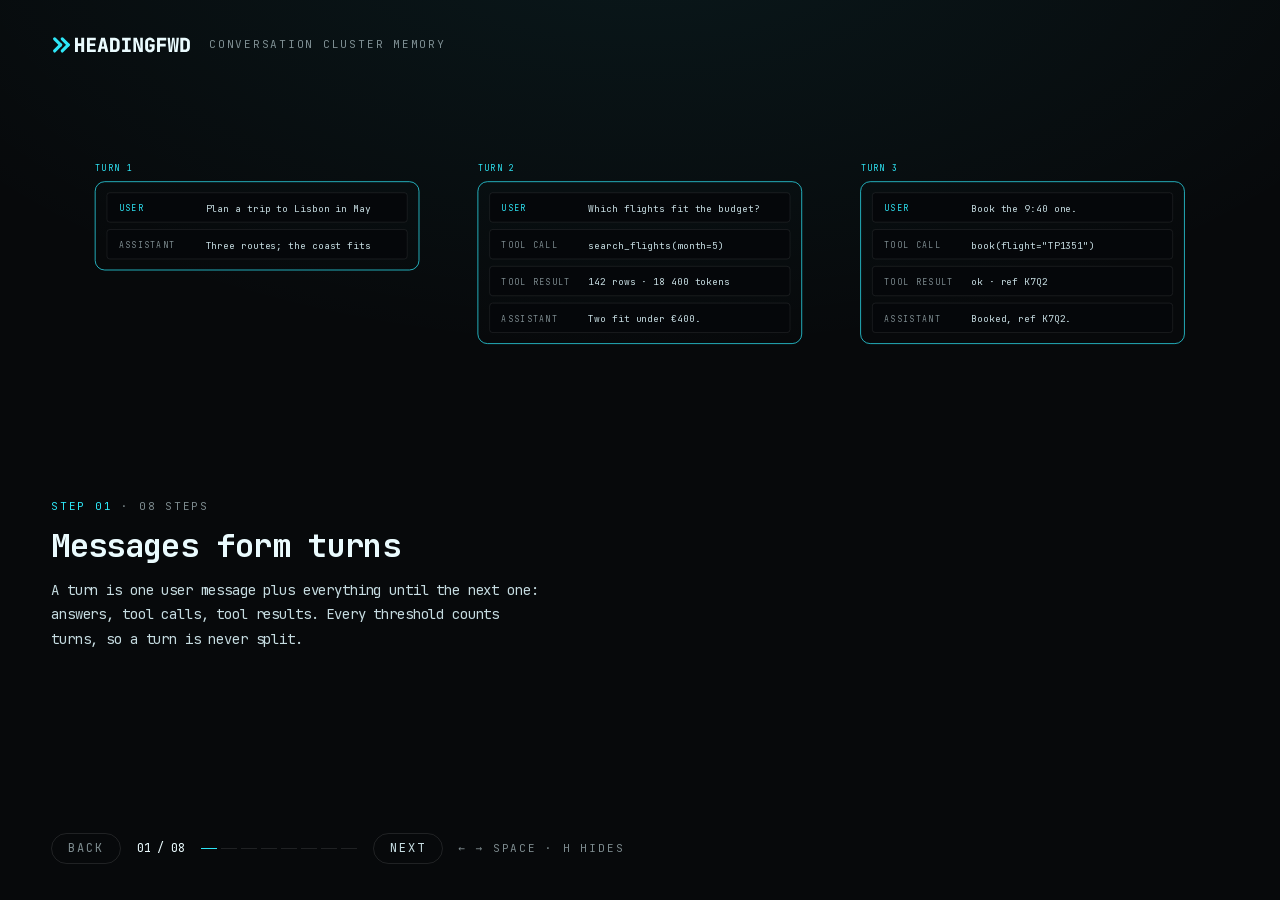
==== docs/motion-graph/index.html @ 9a6daa1d "feat: motion graph explainer page with headless browser test" ====
<!doctype html>
<html lang="en">
<head>
<meta charset="utf-8">
<meta name="viewport" content="width=device-width, initial-scale=1">
<title>Conversation cluster memory</title>
<link rel="stylesheet" href="design-system/tokens.css">
<link rel="stylesheet" href="design-system/bundle.css">
<style>
  /* Layout: the diagram fills the top half, text and controls the bottom-left quarter.
     The bottom-right quarter stays empty for the camera overlay. */
  html, body { height: 100%; overflow: hidden; }

  .surface { position: relative; height: 100%; }

  .brand {
    position: absolute;
    top: var(--hf-space-xl);
    left: 4vw;
    display: flex;
    align-items: center;
    gap: var(--hf-space-md);
  }
  .brand img { height: 22px; width: auto; display: block; }

  .stage { position: absolute; top: 11vh; left: 4vw; width: 92vw; height: 38vh; }

  .caption { position: absolute; top: 54vh; left: 4vw; width: 42vw; }
  .caption .hf-heading { font-size: var(--hf-display-md); margin: var(--hf-space-xs) 0 var(--hf-space-sm); }
  .caption .body { margin: 0; max-width: 62ch; }
  .accent { color: var(--hf-accent); }

  .metric { display: flex; align-items: baseline; gap: var(--hf-space-sm); margin: var(--hf-space-md) 0 0; }
  .metric .counter {
    font-size: var(--hf-display-lg);
    font-weight: var(--hf-weight-black);
    line-height: var(--hf-leading-display);
    letter-spacing: var(--hf-tracking-display);
    color: var(--hf-ed-ink-strong);
    font-variant-numeric: tabular-nums;
  }

  .params { display: flex; flex-wrap: wrap; gap: var(--hf-space-xs); margin: var(--hf-space-md) 0 0; padding: 0; list-style: none; }
  .params .hf-tag { text-transform: none; letter-spacing: var(--hf-tracking-body); font-size: var(--hf-text-sm); color: var(--hf-ed-ink); }

  .controls {
    position: absolute;
    left: 4vw;
    bottom: 4vh;
    display: flex;
    align-items: center;
    gap: var(--hf-space-md);
  }
  .controls[hidden] { display: none; }
  .btn {
    font: inherit;
    font-size: var(--hf-text-sm);
    letter-spacing: var(--hf-tracking-label);
    text-transform: uppercase;
    color: var(--hf-ed-ink);
    background: none;
    border: 1px solid var(--hf-rule);
    border-radius: var(--hf-radius-pill);
    padding: var(--hf-space-2xs) var(--hf-space-md);
    cursor: pointer;
  }
  .btn:hover:not(:disabled) { border-color: var(--hf-accent); color: var(--hf-accent); }
  .btn:focus-visible { outline: 1px solid var(--hf-accent); outline-offset: 2px; }
  .btn:disabled { color: var(--hf-ed-ink-dim); cursor: default; }
  .indicator { font-size: var(--hf-text-sm); color: var(--hf-ed-ink-strong); font-variant-numeric: tabular-nums; }
  .ticks { display: flex; gap: var(--hf-space-2xs); margin: 0; padding: 0; list-style: none; }
  .ticks li { width: var(--hf-space-md); height: 1px; background: var(--hf-rule); }
  .ticks li.on { background: var(--hf-accent); }

  /* SVG vocabulary */
  .stage text { font-family: var(--hf-font-mono); }
  .t { fill: var(--hf-ed-ink); font-size: var(--hf-text-lg); letter-spacing: var(--hf-tracking-body); }
  .t-strong { fill: var(--hf-ed-ink-strong); }
  .lbl { fill: var(--hf-ed-ink-dim); font-size: var(--hf-text-xs); letter-spacing: var(--hf-tracking-label); }
  .acc { fill: var(--hf-accent); }
  .card { fill: var(--hf-ed-surface-sunken); stroke: var(--hf-rule); }
  .card-acc { fill: var(--hf-ed-surface-sunken); stroke: var(--hf-accent); }
  .bar { fill: var(--hf-ed-ink-dim); }
  .bar-user, .dot, .fill-acc { fill: var(--hf-accent); }
  .hair { fill: none; stroke: var(--hf-rule); }
  .hair-strong { fill: none; stroke: var(--hf-ed-ink-dim); }
  .hair-acc { fill: none; stroke: var(--hf-accent); }
  .hair-danger { fill: none; stroke: var(--hf-danger); }
  .ring { fill: var(--hf-ed-surface); stroke: var(--hf-ed-ink-strong); stroke-width: 2; }

  /* Animations: every one runs once and holds its end state. No timers, no loops. */
  .anim {
    animation-duration: var(--dur, 600ms);
    animation-delay: var(--d, 0ms);
    animation-fill-mode: both;
    animation-iteration-count: 1;
    animation-timing-function: cubic-bezier(0.2, 0.7, 0.2, 1);
  }
  .a-fade { animation-name: fade; }
  .a-rise { animation-name: rise; }
  .a-move { animation-name: move; --dur: 1000ms; }
  .a-out { animation-name: out; }
  .a-dim { animation-name: dim; }
  .a-draw { animation-name: draw; stroke-dasharray: 1; --dur: 800ms; }
  .a-pop { animation-name: pop; transform-box: fill-box; transform-origin: center; }
  .a-grow { animation-name: grow; transform-box: fill-box; transform-origin: left center; }
  .a-collapse { animation-name: collapse; transform-box: fill-box; transform-origin: center; --dur: 900ms; }
  .a-count { animation-name: count; --dur: 1600ms; }

  @keyframes fade { from { opacity: 0; } }
  @keyframes rise { from { opacity: 0; transform: translateY(14px); } }
  @keyframes move { from { transform: translate(var(--dx, 0px), var(--dy, 0px)); } }
  @keyframes out { to { opacity: 0; } }
  @keyframes dim { to { opacity: 0.35; } }
  @keyframes draw { from { stroke-dashoffset: 1; } to { stroke-dashoffset: 0; } }
  @keyframes pop { from { opacity: 0; transform: scale(0.4); } }
  @keyframes grow { from { transform: scaleX(0); } }
  @keyframes collapse { to { opacity: 0; transform: translate(var(--dx, 0px), var(--dy, 0px)) scale(0.2); } }

  @property --n { syntax: "<integer>"; inherits: false; initial-value: 0; }
  @keyframes count { from { --n: var(--from); } to { --n: var(--to); } }
  .counter { --n: var(--to); counter-reset: n var(--n); }
  .counter::after { content: counter(n); }

  @media (prefers-reduced-motion: reduce) {
    .anim { animation-duration: 1ms !important; animation-delay: 0ms !important; }
  }
</style>
</head>
<body>
<main class="hf-editorial-surface surface">
  <header class="brand">
    <img src="design-system/headingfwd-logo-dark.svg" alt="HeadingFWD">
    <span class="hf-label">Conversation cluster memory</span>
  </header>

  <svg class="stage" viewBox="0 0 1600 400" preserveAspectRatio="xMidYMid meet" role="img" aria-labelledby="step-title"></svg>

  <section class="caption" aria-live="polite"></section>

  <nav class="controls" aria-label="Steps">
    <button class="btn" type="button" data-dir="-1">Back</button>
    <span class="indicator" data-testid="step-indicator"></span>
    <ol class="ticks" aria-hidden="true"></ol>
    <button class="btn" type="button" data-dir="1">Next</button>
    <span class="hf-label">← → space · H hides</span>
  </nav>
</main>

<script>
"use strict";

const NS = "http://www.w3.org/2000/svg";
const stage = document.querySelector(".stage");
const caption = document.querySelector(".caption");
const controls = document.querySelector(".controls");
const indicator = document.querySelector(".indicator");
const ticks = document.querySelector(".ticks");
const [backButton, nextButton] = controls.querySelectorAll(".btn");

/* ---------- small builders ---------- */

function node(parent, tag, attrs = {}, text) {
  const el = document.createElementNS(NS, tag);
  for (const [key, value] of Object.entries(attrs)) el.setAttribute(key, value);
  if (text !== undefined) el.textContent = text;
  parent.appendChild(el);
  return el;
}

function text(parent, x, y, str, cls = "t", attrs = {}) {
  return node(parent, "text", { x, y, class: cls, ...attrs }, str);
}

// Give an element a one-shot animation, with a delay in ms and optional custom properties.
function anim(el, name, delay = 0, vars = {}) {
  el.classList.add("anim", "a-" + name);
  el.style.setProperty("--d", delay + "ms");
  for (const [key, value] of Object.entries(vars)) el.style.setProperty("--" + key, value);
  return el;
}

const pad = (i) => String(i).padStart(2, "0");

// A turn drawn small: a card with one user bar and three answer bars, its number below.
const CHIP_W = 64;
const CHIP_H = 86;
const chipX = (i, x0 = 44) => x0 + i * 84;

function chip(parent, i, x, y) {
  const g = node(parent, "g");
  node(g, "rect", { x, y, width: CHIP_W, height: CHIP_H, rx: 8, class: "card" });
  node(g, "rect", { x: x + 12, y: y + 14, width: 40, height: 6, rx: 3, class: "bar-user" });
  node(g, "rect", { x: x + 12, y: y + 30, width: 34, height: 6, rx: 3, class: "bar" });
  node(g, "rect", { x: x + 12, y: y + 46, width: 40, height: 6, rx: 3, class: "bar" });
  node(g, "rect", { x: x + 12, y: y + 62, width: 22, height: 6, rx: 3, class: "bar" });
  text(g, x + CHIP_W / 2, y + CHIP_H + 22, "T" + pad(i + 1), "lbl", { "text-anchor": "middle" });
  return g;
}

function path(parent, d, cls, attrs = {}) {
  return node(parent, "path", { d, class: cls, pathLength: 1, ...attrs });
}

/* ---------- the eight scenes ---------- */

const ROW_Y = 170;
const DOT_Y = ROW_Y + CHIP_H / 2;

function sceneTurns(svg) {
  const turns = [
    [["USER", "Plan a trip to Lisbon in May"], ["ASSISTANT", "Three routes; the coast fits"]],
    [
      ["USER", "Which flights fit the budget?"],
      ["TOOL CALL", "search_flights(month=5)"],
      ["TOOL RESULT", "142 rows · 18 400 tokens"],
      ["ASSISTANT", "Two fit under €400."],
    ],
    [
      ["USER", "Book the 9:40 one."],
      ["TOOL CALL", 'book(flight="TP1351")'],
      ["TOOL RESULT", "ok · ref K7Q2"],
      ["ASSISTANT", "Booked, ref K7Q2."],
    ],
  ];
  let delay = 0;
  turns.forEach((messages, t) => {
    const x = 60 + t * 520;
    messages.forEach(([role, content], m) => {
      const y = 95 + m * 50;
      const g = anim(node(svg, "g"), "rise", delay);
      node(g, "rect", { x: x + 16, y, width: 408, height: 40, rx: 4, class: "card" });
      text(g, x + 32, y + 25, role, role === "USER" ? "lbl acc" : "lbl");
      text(g, x + 150, y + 26, content, "t", { style: "font-size: var(--hf-text-base)" });
      delay += 160;
    });
    const bracket = node(svg, "g");
    const h = 20 + messages.length * 50;
    anim(node(bracket, "rect", { x, y: 80, width: 440, height: h, rx: 13, class: "hair-acc", pathLength: 1 }), "draw", delay + 100);
    anim(text(bracket, x, 66, "TURN " + (t + 1), "lbl acc"), "fade", delay + 300);
  });
}

function windowRow(svg, animate) {
  for (let i = 0; i < 18; i++) {
    const outer = node(svg, "g");
    if (i < 8 && animate) anim(outer, "dim", 1300);
    const g = chip(outer, i, chipX(i), ROW_Y);
    if (animate) anim(g, "pop", i * 45);
  }
}

function windowBracket(svg, delay, animate) {
  const x1 = chipX(8) - 6;
  const x2 = chipX(17) + CHIP_W + 6;
  const g = node(svg, "g");
  const p = path(g, `M${x1} 150 V136 H${x2} V150`, "hair-acc");
  const l = text(g, x1, 120, "RECENT WINDOW · SENT VERBATIM", "lbl acc");
  const r = text(g, x2, 120, "keep_recent_turns = 10", "t t-strong", { "text-anchor": "end" });
  if (animate) {
    anim(p, "draw", delay);
    anim(l, "fade", delay + 300);
    anim(r, "fade", delay + 400);
  }
}

function sceneWindow(svg) {
  windowRow(svg, true);
  windowBracket(svg, 1000, true);
  const x2 = chipX(7) + CHIP_W + 6;
  anim(path(svg, `M38 150 V136 H${x2} V150`, "hair-strong"), "draw", 1500);
  anim(text(svg, 38, 120, "LEFT THE WINDOW · STILL IN THE ARCHIVE", "lbl"), "fade", 1800);
  const axis = anim(node(svg, "g"), "fade", 600);
  node(axis, "line", { x1: 40, y1: 320, x2: 1560, y2: 320, class: "hair" });
  text(axis, 40, 345, "OLDER", "lbl");
  text(axis, 1560, 345, "NEWER", "lbl", { "text-anchor": "end" });
}

function sceneVectors(svg) {
  for (let i = 0; i < 18; i++) {
    const g = chip(node(svg, "g"), i, chipX(i), ROW_Y);
    if (i < 8) {
      g.style.opacity = "0.35";
      anim(g, "out", 200 + i * 90);
      const dot = node(svg, "g");
      node(dot, "circle", { cx: chipX(i) + CHIP_W / 2, cy: DOT_Y, r: 8, class: "dot" });
      text(dot, chipX(i) + CHIP_W / 2, ROW_Y + CHIP_H + 22, "T" + pad(i + 1), "lbl", { "text-anchor": "middle" });
      anim(dot, "pop", 400 + i * 90);
    }
  }
  windowBracket(svg, 0, false);
  anim(text(svg, 44, 150, "T01 → [0.12, −0.48, 0.31, …] · ONE VECTOR PER TURN", "lbl acc"), "fade", 1300);
  const x2 = chipX(7) + CHIP_W + 6;
  anim(path(svg, `M38 300 V314 H${x2} V300`, "hair-acc"), "draw", 1700);
  anim(text(svg, 38, 342, "BATCH OF 8 · min_batch_turns = 8", "lbl acc"), "fade", 2000);
  anim(text(svg, chipX(17) + CHIP_W + 6, 342, "CHECK EVERY 5 TURNS · cluster_every_n_turns = 5", "lbl", { "text-anchor": "end" }), "fade", 2300);
}

const SCATTER = [
  [380, 150], [430, 195], [470, 140],
  [760, 250], [810, 205], [850, 265],
  [1150, 140], [1210, 185],
];
const GROUPS = [
  { name: "A", members: [0, 1, 2], cx: 427, cy: 162, r: 72 },
  { name: "B", members: [3, 4, 5], cx: 807, cy: 240, r: 74 },
  { name: "C", members: [6, 7], cx: 1180, cy: 162, r: 62 },
];

function sceneCluster(svg) {
  anim(text(svg, 800, 50, "similarity(i, j) = cos(vᵢ, vⱼ) + bonus / |i − j|", "t t-strong", { "text-anchor": "middle" }), "fade", 0);
  anim(text(svg, 800, 76, "AVERAGE LINKAGE · CUT AT 1 − similarity_threshold", "lbl", { "text-anchor": "middle" }), "fade", 200);

  const edges = [[0, 1], [1, 2], [0, 2], [3, 4], [4, 5], [6, 7]];
  edges.forEach(([i, j], k) => {
    const [x1, y1] = SCATTER[i];
    const [x2, y2] = SCATTER[j];
    anim(path(svg, `M${x1} ${y1} L${x2} ${y2}`, i === 4 ? "hair-acc" : "hair-strong"), "draw", 1300 + k * 80);
  });
  anim(text(svg, 900, 330, "T05–T06: cos 0.74 + bonus 0.10 = 0.84", "lbl acc", { "text-anchor": "middle" }), "fade", 1900);

  SCATTER.forEach(([x, y], i) => {
    const g = node(svg, "g");
    node(g, "circle", { cx: x, cy: y, r: 8, class: "dot" });
    text(g, x + 14, y + 4, "T" + pad(i + 1), "lbl");
    const startX = chipX(i) + CHIP_W / 2;
    anim(g, "move", i * 60, { dx: startX - x + "px", dy: DOT_Y - y + "px" });
  });

  GROUPS.forEach((group, k) => {
    anim(node(svg, "circle", { cx: group.cx, cy: group.cy, r: group.r, class: "hair-acc", pathLength: 1 }), "draw", 2000 + k * 200);
    anim(text(svg, group.cx, group.cy - group.r - 10, "CLUSTER " + group.name, "lbl acc", { "text-anchor": "middle" }), "fade", 2300 + k * 200);
  });
}

function clusterBlob(svg, cx, cy, r, dots, label, cls = "hair-strong") {
  const g = node(svg, "g");
  node(g, "circle", { cx, cy, r, class: cls });
  dots.forEach(([dx, dy]) => node(g, "circle", { cx: cx + dx, cy: cy + dy, r: 7, class: "dot" }));
  node(g, "circle", { cx, cy, r: 5, class: "ring" });
  if (label) text(g, cx, cy + r + 24, label, "lbl", { "text-anchor": "middle" });
  return g;
}

function sceneJoin(svg) {
  const C1 = [250, 200];
  const A = [980, 200];
  clusterBlob(svg, ...C1, 80, [[-45, -25], [-20, 40], [30, -45], [50, 20], [-50, 15]], "C1 · EARLIER ROUND");
  clusterBlob(svg, 560, 200, 66, [[-30, -20], [25, 25], [20, -30]], "C2 · EARLIER ROUND");

  // Batch cluster A: its hull stays and fades, its turns travel to C1.
  const aHull = node(svg, "g");
  node(aHull, "circle", { cx: A[0], cy: A[1], r: 55, class: "hair-acc" });
  text(aHull, A[0], A[1] + 55 + 24, "BATCH CLUSTER A", "lbl acc", { "text-anchor": "middle" });
  anim(aHull, "out", 2000);
  const aTurns = node(svg, "g");
  [[-25, -15], [20, 22], [28, -28]].forEach(([dx, dy]) => node(aTurns, "circle", { cx: C1[0] + dx, cy: C1[1] + dy, r: 7, class: "dot" }));
  anim(aTurns, "move", 2100, { dx: A[0] - C1[0] + "px", dy: "0px" });

  clusterBlob(svg, 1200, 200, 55, [[-22, 18], [18, -20], [25, 25]], "BATCH CLUSTER B", "hair-acc");
  clusterBlob(svg, 1420, 200, 48, [[-15, -15], [18, 15]], "BATCH CLUSTER C", "hair-acc");

  const comparisons = [
    { d: "M980 200 Q 615 10 250 200", x: 615, y: 96, label: "0.86 ≥ 0.8 → JOINS C1", cls: "lbl acc", line: "hair-acc" },
    { d: "M1200 200 Q 880 40 560 200", x: 880, y: 112, label: "0.41 TO C2", cls: "lbl", line: "hair-strong" },
    { d: "M1420 200 Q 835 -40 250 200", x: 1000, y: 62, label: "0.62 TO C1", cls: "lbl", line: "hair-strong" },
  ];
  comparisons.forEach((c, k) => {
    const g = anim(node(svg, "g"), "out", 2000);
    anim(path(g, c.d, c.line), "draw", 400 + k * 250);
    anim(text(g, c.x, c.y, c.label, c.cls, { "text-anchor": "middle" }), "fade", 900 + k * 250);
  });

  anim(text(svg, C1[0], 80, "C1 GREW: 5 → 8 TURNS", "lbl acc", { "text-anchor": "middle" }), "fade", 3000);
  anim(text(svg, 1200, 120, "NEW CLUSTER C3", "lbl acc", { "text-anchor": "middle" }), "fade", 2600);
  anim(text(svg, 1420, 130, "NEW CLUSTER C4", "lbl acc", { "text-anchor": "middle" }), "fade", 2800);
}

function sceneSummary(svg) {
  text(svg, 60, 60, "C1 · 8 TURNS", "lbl");
  text(svg, 1240, 60, "ARCHIVE · ORIGINALS KEPT", "lbl");
  const card = { x: 640, y: 90, w: 420, h: 220 };
  for (let i = 0; i < 8; i++) {
    const y = 80 + i * 30;
    const row = node(svg, "g");
    node(row, "rect", { x: 60, y, width: 300, height: 22, rx: 4, class: "card" });
    node(row, "rect", { x: 72, y: y + 8, width: 60, height: 6, rx: 3, class: "bar-user" });
    node(row, "rect", { x: 142, y: y + 8, width: 160, height: 6, rx: 3, class: "bar" });
    anim(row, "collapse", 400 + i * 70, {
      dx: card.x + card.w / 2 - 210 + "px",
      dy: card.y + card.h / 2 - (y + 11) + "px",
    });
    const copy = node(svg, "g", { opacity: 0.5 });
    node(copy, "rect", { x: 1240, y, width: 300, height: 22, rx: 4, class: "card" });
    node(copy, "rect", { x: 1252, y: y + 8, width: 60, height: 6, rx: 3, class: "bar-user" });
    node(copy, "rect", { x: 1322, y: y + 8, width: 160, height: 6, rx: 3, class: "bar" });
    anim(copy, "fade", 600 + i * 70);
  }
  anim(node(svg, "rect", { x: card.x, y: card.y, width: card.w, height: card.h, rx: 13, class: "card-acc" }), "pop", 1300);
  const lines = [
    ["SUMMARY · C1", "lbl acc"],
    ["Trip to Lisbon, 12–16 May.", "t t-strong"],
    ["Flights under €400; booked the", "t t-strong"],
    ["9:40 flight TP1351, ref K7Q2.", "t t-strong"],
    ["SUBJECT trip · PERIOD May", "lbl"],
    ["NAMES Lisbon, TP1351, K7Q2", "lbl"],
  ];
  lines.forEach(([str, cls], k) => anim(text(svg, card.x + 24, card.y + 40 + k * 30, str, cls), "rise", 1600 + k * 150));
}

function sceneNewWindow(svg) {
  anim(text(svg, 44, 60, "WHAT THE MODEL RECEIVES", "lbl"), "fade", 0);
  const memory = anim(node(svg, "g"), "rise", 100);
  node(memory, "rect", { x: 44, y: 100, width: 560, height: 200, rx: 13, class: "card-acc" });
  text(memory, 64, 128, "SYSTEM · CONVERSATION MEMORY", "lbl acc");
  const summaries = ["C1 · trip to Lisbon · 360 tok", "C2 · recipes · 310 tok", "C3 · monthly budget · 280 tok", "C4 · garden plan · 240 tok"];
  summaries.forEach((str, k) => {
    const g = anim(node(svg, "g"), "rise", 500 + k * 150);
    node(g, "rect", { x: 64, y: 145 + k * 36, width: 520, height: 28, rx: 4, class: "card" });
    text(g, 80, 164 + k * 36, str, "t", { style: "font-size: var(--hf-text-base)" });
  });
  anim(text(svg, 640, 128, "RECENT WINDOW · 10 TURNS VERBATIM", "lbl acc"), "fade", 1100);
  for (let i = 0; i < 10; i++) {
    anim(chip(node(svg, "g"), i + 8, chipX(i, 640), 150), "pop", 1200 + i * 50);
  }
}

function sceneRetrieval(svg) {
  const q = anim(node(svg, "g"), "rise", 0);
  node(q, "rect", { x: 40, y: 150, width: 300, height: 90, rx: 8, class: "card-acc" });
  text(q, 56, 176, "USER · NEW QUESTION", "lbl acc");
  text(q, 56, 202, "Do you remember the", "t t-strong");
  text(q, 56, 224, "booking reference?", "t t-strong");

  const lanes = [
    { y: 90, label: "VECTOR · COSINE ≥ 0.5", d: "M340 180 C 390 180 390 120 440 120" },
    { y: 230, label: "KEYWORD · BM25 (FTS5)", d: "M340 210 C 390 210 390 260 440 260" },
  ];
  lanes.forEach((lane, k) => {
    anim(path(svg, lane.d, "hair-acc"), "draw", 400 + k * 150);
    const g = anim(node(svg, "g"), "fade", 600 + k * 150);
    node(g, "rect", { x: 440, y: lane.y, width: 270, height: 60, rx: 8, class: "card" });
    text(g, 460, lane.y + 35, lane.label, "lbl");
    anim(path(svg, `M710 ${lane.y + 30} L780 ${lane.y + 30}`, "hair-strong"), "draw", 900 + k * 150);
  });

  const hits = [
    { name: "C1 · trip to Lisbon", status: "IN WINDOW · SKIPPED", cls: "lbl" },
    { name: "C0 · flights in March", status: "620 TOK · ADDED", cls: "lbl acc" },
    { name: "C2 · recipes", status: "540 TOK · ADDED", cls: "lbl acc" },
    { name: "C4 · garden plan", status: "480 TOK · OVER BUDGET", cls: "lbl" },
  ];
  hits.forEach((hit, k) => {
    const y = 70 + k * 56;
    const g = anim(node(svg, "g"), "rise", 1100 + k * 150);
    node(g, "rect", { x: 780, y, width: 420, height: 44, rx: 4, class: "card" });
    text(g, 796, y + 28, k + 1 + "  " + hit.name, "t", { style: "font-size: var(--hf-text-base)" });
    anim(text(svg, 1186, y + 28, hit.status, hit.cls, { "text-anchor": "end" }), "fade", 1900 + k * 300);
  });

  const track = { x: 1240, y: 140, w: 320 };
  const unit = track.w / 1500;
  anim(text(svg, track.x, 120, "retrieval_token_budget = 1500", "t t-strong"), "fade", 1700);
  anim(node(svg, "rect", { x: track.x, y: track.y, width: track.w, height: 16, class: "hair" }), "fade", 1700);
  anim(node(svg, "rect", { x: track.x, y: track.y, width: 620 * unit, height: 16, class: "fill-acc" }), "grow", 2200);
  anim(node(svg, "rect", { x: track.x + 620 * unit + 2, y: track.y, width: 540 * unit - 2, height: 16, class: "fill-acc" }), "grow", 2500);
  anim(node(svg, "rect", { x: track.x + 1160 * unit + 2, y: track.y, width: 480 * unit, height: 16, class: "hair-danger" }), "fade", 2800);
  anim(text(svg, track.x, 186, "1160 + 480 > 1500 · STOP", "lbl"), "fade", 2900);

  const win = anim(node(svg, "g"), "rise", 3200);
  node(win, "rect", { x: 40, y: 320, width: 480, height: 44, rx: 4, class: "card" });
  text(win, 56, 347, "MEMORY MESSAGE", "lbl");
  node(win, "rect", { x: 530, y: 320, width: 280, height: 44, rx: 4, class: "card-acc" });
  text(win, 546, 347, "HITS · C0, C2", "lbl acc");
  node(win, "rect", { x: 820, y: 320, width: 740, height: 44, rx: 4, class: "card" });
  text(win, 836, 347, "RECENT WINDOW · 10 TURNS", "lbl");
}

/* ---------- steps ---------- */

const STEPS = [
  {
    title: "Messages form turns",
    body: "A turn is one user message plus everything until the next one: answers, tool calls, tool results. Every threshold counts turns, so a turn is never split.",
    params: [],
    scene: sceneTurns,
  },
  {
    title: "The recent window",
    body: "The last ten turns go to the model word for word. Older turns leave the window, but nothing ever leaves the archive.",
    params: ["keep_recent_turns = 10"],
    scene: sceneWindow,
  },
  {
    title: "Turns leaving the window become vectors",
    body: "A turn is embedded once, when it leaves the window: the user message, the answer and a short header per tool result. Eight waiting turns make a batch.",
    params: ["min_batch_turns = 8", "cluster_every_n_turns = 5"],
    scene: sceneVectors,
  },
  {
    title: "The batch is clustered",
    body: "Similar turns end up together. Neighbours in time get a bonus, so a short question stays with its long answer. Same input, same clusters.",
    params: ["similarity_threshold = 0.8"],
    scene: sceneCluster,
  },
  {
    title: "A batch cluster joins an existing one",
    body: "Each batch cluster compares its centroid with the clusters already there. At 0.8 or above it joins the most similar one, ties going to the oldest; otherwise it becomes a new cluster.",
    params: ["similarity_threshold = 0.8"],
    scene: sceneJoin,
  },
  {
    title: "The cluster is summarized",
    body: "A chat model writes one summary per new or grown cluster. Names, numbers, dates and decisions stay literal. In the window the summary replaces the turns; the archive keeps the originals.",
    params: ['resummarize_strategy = "incremental"'],
    metric: { from: 4820, to: 360, label: "tokens for C1 in the window", delay: 1300 },
    scene: sceneSummary,
  },
  {
    title: "The window: memory plus recent turns",
    body: "The model now receives one memory message with the summaries in time order, followed by the ten most recent turns, word for word.",
    params: ["keep_recent_turns = 10"],
    scene: sceneNewWindow,
  },
  {
    title: "A question triggers hybrid retrieval",
    body: "The latest user message is searched by vector and by keyword. Hits already in the window are skipped; the rest are added until the token budget is used.",
    params: ["retrieval_token_budget = 1500", "retrieval_k = 3", "retrieval_min_similarity = 0.5"],
    metric: { from: 0, to: 1160, label: "tokens added, budget 1500", delay: 2200 },
    scene: sceneRetrieval,
  },
];

let current = 0;

function el(tag, cls, str) {
  const e = document.createElement(tag);
  if (cls) e.className = cls;
  if (str !== undefined) e.textContent = str;
  return e;
}

function renderCaption(step, index) {
  caption.replaceChildren();
  const kicker = anim(el("p", "hf-label"), "rise", 0);
  kicker.append(el("span", "accent", "Step " + pad(index + 1)), " · " + pad(STEPS.length) + " steps");
  const title = anim(el("h1", "hf-heading", step.title), "rise", 80);
  title.id = "step-title";
  const body = anim(el("p", "body", step.body), "rise", 160);
  caption.append(kicker, title, body);
  if (step.metric) {
    const metric = anim(el("p", "metric"), "rise", 240);
    const counter = anim(el("span", "counter"), "count", step.metric.delay, {
      from: step.metric.from,
      to: step.metric.to,
    });
    metric.append(counter, el("span", "hf-label", step.metric.label));
    caption.append(metric);
  }
  if (step.params.length) {
    const list = anim(el("ul", "params"), "rise", 320);
    for (const p of step.params) list.append(el("li", "hf-tag", p));
    caption.append(list);
  }
}

function show(index) {
  current = Math.max(0, Math.min(STEPS.length - 1, index));
  const step = STEPS[current];
  stage.replaceChildren();
  step.scene(stage);
  renderCaption(step, current);
  indicator.textContent = pad(current + 1) + " / " + pad(STEPS.length);
  [...ticks.children].forEach((li, i) => li.classList.toggle("on", i === current));
  backButton.disabled = current === 0;
  nextButton.disabled = current === STEPS.length - 1;
}

for (let i = 0; i < STEPS.length; i++) ticks.append(el("li"));

controls.addEventListener("click", (event) => {
  const button = event.target.closest(".btn");
  if (button) show(current + Number(button.dataset.dir));
});

const KEYS = {
  ArrowRight: 1, ArrowDown: 1, PageDown: 1, " ": 1,
  ArrowLeft: -1, ArrowUp: -1, PageUp: -1,
};

document.addEventListener("keydown", (event) => {
  if (event.altKey || event.ctrlKey || event.metaKey) return;
  if (event.key === "h" || event.key === "H") {
    controls.hidden = !controls.hidden;
    return;
  }
  const dir = KEYS[event.key];
  if (dir === undefined) return;
  // Also stops Space and arrows from activating a focused button a second time.
  event.preventDefault();
  if (!event.repeat) show(current + dir);
});

show(0);
</script>
</body>
</html>
---- docs/motion-graph/design-system/tokens.css ----
/* Generated from tokens.json. Do not edit by hand. */

@font-face {
  font-family: "JetBrains Mono";
  src: url("jetbrains-mono-latin.woff2") format("woff2");
  font-weight: 100 800;
  font-style: normal;
  font-display: block;
}

:root {
  --hf-accent: #2ee6f6;
  --hf-on-accent: #04181c;
  --hf-prompt: #5be6a0;
  --hf-danger: #ff6e6e;
  --hf-rule: rgba(255, 255, 255, 0.1);
  --hf-rule-faint: rgba(255, 255, 255, 0.06);
  --hf-term-backdrop: #0bd3e6;
  --hf-term-window: #0a0e11;
  --hf-term-bar: #0d1115;
  --hf-term-titlebar-top: #15191d;
  --hf-term-titlebar-bottom: #0f1316;
  --hf-term-ink: #d6e6ea;
  --hf-term-ink-soft: #cfe2e7;
  --hf-term-ink-dim: #7a8488;
  --hf-term-close: #ff5f57;
  --hf-term-minimize: #febc2e;
  --hf-term-zoom: #28c840;
  --hf-ed-surface: #07090b;
  --hf-ed-surface-sunken: #05070a;
  --hf-ed-ink: #c6dce1;
  --hf-ed-ink-strong: #eafbfe;
  --hf-ed-ink-dim: rgba(198, 220, 225, 0.62);
  --hf-space-2xs: 4px;
  --hf-space-xs: 8px;
  --hf-space-sm: 12px;
  --hf-space-md: 16px;
  --hf-space-lg: 22px;
  --hf-space-xl: 34px;
  --hf-space-2xl: 56px;
  --hf-radius-xs: 3px;
  --hf-radius-sm: 4px;
  --hf-radius-md: 8px;
  --hf-radius-lg: 10px;
  --hf-radius-xl: 13px;
  --hf-radius-pill: 999px;
  --hf-shadow-window: 0 1px 0 rgba(255, 255, 255, 0.07) inset, 0 40px 90px -20px rgba(0, 0, 0, 0.6), 0 0 0 1px rgba(0, 0, 0, 0.25);
  --hf-text-2xs: 10px;
  --hf-text-xs: 11px;
  --hf-text-sm: 12px;
  --hf-text-base: 13px;
  --hf-text-md: 14px;
  --hf-text-lg: 15px;
  --hf-text-xl: 18px;
  --hf-display-sm: clamp(17px, 2cqw, 24px);
  --hf-display-md: clamp(22px, 2.6cqw, 32px);
  --hf-display-lg: clamp(30px, 5.4cqw, 58px);
  --hf-display-xl: clamp(72px, 22cqw, 148px);
  --hf-weight-regular: 400;
  --hf-weight-medium: 500;
  --hf-weight-bold: 700;
  --hf-weight-black: 800;
  --hf-leading-display: 0.92;
  --hf-leading-tight: 1.2;
  --hf-leading-body: 1.75;
  --hf-tracking-display: -0.06em;
  --hf-tracking-heading: -0.02em;
  --hf-tracking-body: -0.01em;
  --hf-tracking-label: 0.16em;
  --hf-tracking-label-wide: 0.22em;
  --hf-pad-page: clamp(12px, 3.5cqw, 52px);
  --hf-pad-block: clamp(28px, 5vw, 72px);
  --hf-pad-inline: clamp(16px, 4vw, 56px);
  --hf-width-window: 980px;
  --hf-width-shell: 1180px;
}
---- docs/motion-graph/design-system/bundle.css ----
/*
 * HeadingFWD Terminal — component stylesheet.
 *
 * The base and the .hf- helper layer, as they were in styles.css. Every value
 * the tokens declare now comes from tokens.css (generated from tokens.json).
 * What the token file cannot declare stays here, as the source wrote it.
 */

:root {
  --hf-font-mono: "JetBrains Mono", ui-monospace, "Menlo", "Consolas", monospace;
  --hf-border-window: 1px solid rgba(255, 255, 255, 0.09);
  --hf-backdrop-terminal:
    radial-gradient(120% 130% at 50% 0%, rgba(255, 255, 255, 0.18), transparent 42%),
    radial-gradient(140% 120% at 50% 120%, rgba(0, 0, 0, 0.32), transparent 55%);
  --hf-backdrop-editorial:
    radial-gradient(120% 90% at 50% -10%, rgba(46, 230, 246, 0.07), rgba(0, 0, 0, 0) 55%);
  --hf-grid-lines:
    linear-gradient(rgba(255, 255, 255, 0.06) 1px, transparent 1px),
    linear-gradient(90deg, rgba(255, 255, 255, 0.06) 1px, transparent 1px);
  --hf-grid-size-terminal: 38px 38px;
  --hf-grid-size-editorial: 42px 42px;
}

/* ─────────────────────────────────────────────────────────────────────────
 * Base
 * ───────────────────────────────────────────────────────────────────────── */

*,
*::before,
*::after {
  box-sizing: border-box;
}

html {
  color-scheme: dark;
  background: var(--hf-ed-surface);
}

body {
  margin: 0;
  font-family: var(--hf-font-mono);
  font-size: var(--hf-text-md);
  line-height: var(--hf-leading-body);
  letter-spacing: var(--hf-tracking-body);
  -webkit-font-smoothing: antialiased;
  background: var(--hf-ed-surface);
  color: var(--hf-ed-ink);
}

::selection {
  background: var(--hf-accent);
  color: var(--hf-on-accent);
}

/* ─────────────────────────────────────────────────────────────────────────
 * Helper layer — bundle-only, prefixed .hf-
 *
 * Two surfaces, and the chrome that belongs to each. Put a design on one of
 * the two surfaces first; everything else assumes it.
 * ───────────────────────────────────────────────────────────────────────── */

/* The cyan page the terminal sits on. */
.hf-terminal-surface {
  container-type: inline-size;
  min-height: 100%;
  padding: var(--hf-pad-page);
  background-color: var(--hf-term-backdrop);
  background-image: var(--hf-backdrop-terminal);
  color: var(--hf-term-ink);
}

/* The near-black page an article sits on. */
.hf-editorial-surface {
  container-type: inline-size;
  min-height: 100%;
  background:
    var(--hf-backdrop-editorial),
    var(--hf-ed-surface);
  color: var(--hf-ed-ink);
}

/* The faint dot grid drawn behind either surface. Give it a parent with
   `position: relative; isolation: isolate`. */
.hf-grid {
  position: absolute;
  inset: 0;
  z-index: -1;
  pointer-events: none;
  background-image: var(--hf-grid-lines);
  background-size: var(--hf-grid-size-editorial);
  mask-image: radial-gradient(ellipse 90% 720px at 50% 0, #000 20%, transparent 70%);
}

.hf-terminal-surface .hf-grid {
  background-size: var(--hf-grid-size-terminal);
  mask-image: radial-gradient(circle at 50% 45%, #000 30%, transparent 78%);
}

/* The terminal window: a dark panel that floats on the cyan. */
.hf-window {
  width: min(var(--hf-width-window), 100%);
  margin: 0 auto;
  display: flex;
  flex-direction: column;
  overflow: hidden;
  background: var(--hf-term-window);
  border: var(--hf-border-window);
  border-radius: var(--hf-radius-xl);
  box-shadow: var(--hf-shadow-window);
}

.hf-window-titlebar {
  display: flex;
  align-items: center;
  gap: 14px;
  padding: 13px var(--hf-space-md);
  background: linear-gradient(
    var(--hf-term-titlebar-top),
    var(--hf-term-titlebar-bottom)
  );
  border-bottom: 1px solid var(--hf-rule-faint);
  font-size: 12.5px;
  color: rgba(220, 235, 240, 0.55);
}

.hf-window-body {
  flex: 1;
  min-height: 0;
  overflow-y: auto;
  padding: 26px clamp(18px, 3cqw, 34px) var(--hf-space-lg);
  color: var(--hf-term-ink);
}

.hf-window-statusbar {
  display: flex;
  align-items: center;
  gap: 18px;
  padding: 7px var(--hf-space-md);
  background: var(--hf-term-bar);
  border-top: 1px solid var(--hf-rule-faint);
  font-size: var(--hf-text-xs);
  color: var(--hf-term-ink-dim);
}

/* The three macOS dots. Give each one a --hf-dot color. */
.hf-dots {
  display: flex;
  gap: var(--hf-space-xs);
}

.hf-dot {
  width: 12px;
  height: 12px;
  border-radius: 50%;
  background: var(--hf-dot, var(--hf-term-ink-dim));
}

/* The reading column of an article. */
.hf-shell {
  max-width: var(--hf-width-shell);
  margin: 0 auto;
  padding-block: var(--hf-pad-block);
  padding-inline: var(--hf-pad-inline);
}

/* Small, uppercase, widely tracked: a meta bar, a kicker, a section label. */
.hf-label {
  font-size: var(--hf-text-xs);
  letter-spacing: var(--hf-tracking-label);
  text-transform: uppercase;
  color: var(--hf-ed-ink-dim);
}

/* A heading. Bigger means tighter — pair with --hf-display-*. */
.hf-heading {
  margin: 0;
  font-weight: var(--hf-weight-bold);
  line-height: var(--hf-leading-tight);
  letter-spacing: var(--hf-tracking-heading);
  color: var(--hf-ed-ink-strong);
}

/* The one filled element in the system: an accent badge. */
.hf-badge {
  display: inline-block;
  padding: 6px 10px;
  border-radius: var(--hf-radius-md);
  background: var(--hf-accent);
  color: var(--hf-on-accent);
  font-size: var(--hf-text-base);
  font-weight: var(--hf-weight-bold);
}

/* An outlined tag — the quiet counterpart to the badge. */
.hf-tag {
  display: inline-block;
  padding: 3px var(--hf-space-xs);
  border: 1px solid var(--hf-rule);
  border-radius: var(--hf-radius-pill);
  font-size: var(--hf-text-2xs);
  letter-spacing: var(--hf-tracking-label);
  text-transform: uppercase;
  color: var(--hf-ed-ink-dim);
}

.hf-rule {
  border: 0;
  border-top: 1px solid var(--hf-rule);
}

/* A shell prompt line. */
.hf-prompt::before {
  content: "❯ ";
  color: var(--hf-prompt);
}

.hf-link {
  color: var(--hf-accent);
  text-decoration: none;
  border-bottom: 1px solid transparent;
}

.hf-link:hover {
  border-bottom-color: currentColor;
}
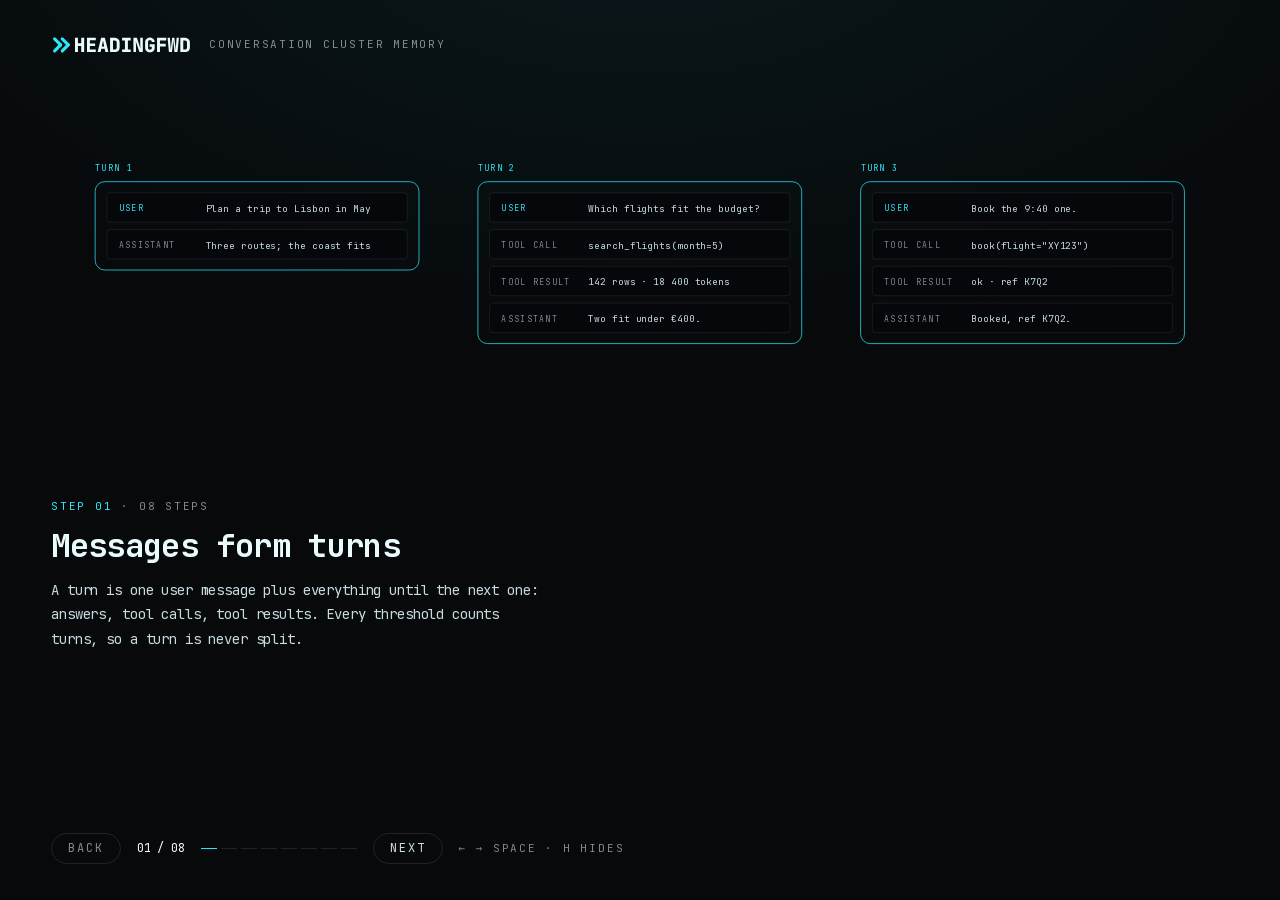
==== commit 3de0bd42: "fix: retrieval step only adds hits not already in the window; fictional flight code" ====
--- a/docs/motion-graph/index.html
+++ b/docs/motion-graph/index.html
@@ -218,7 +218,7 @@
     ],
     [
       ["USER", "Book the 9:40 one."],
-      ["TOOL CALL", 'book(flight="TP1351")'],
+      ["TOOL CALL", 'book(flight="XY123")'],
       ["TOOL RESULT", "ok · ref K7Q2"],
       ["ASSISTANT", "Booked, ref K7Q2."],
     ],
@@ -241,12 +241,11 @@
   });
 }
 
-function windowRow(svg, animate) {
+function windowRow(svg) {
   for (let i = 0; i < 18; i++) {
     const outer = node(svg, "g");
-    if (i < 8 && animate) anim(outer, "dim", 1300);
-    const g = chip(outer, i, chipX(i), ROW_Y);
-    if (animate) anim(g, "pop", i * 45);
+    if (i < 8) anim(outer, "dim", 1300);
+    anim(chip(outer, i, chipX(i), ROW_Y), "pop", i * 45);
   }
 }
 
@@ -265,7 +264,7 @@
 }
 
 function sceneWindow(svg) {
-  windowRow(svg, true);
+  windowRow(svg);
   windowBracket(svg, 1000, true);
   const x2 = chipX(7) + CHIP_W + 6;
   anim(path(svg, `M38 150 V136 H${x2} V150`, "hair-strong"), "draw", 1500);
@@ -401,9 +400,9 @@
     ["SUMMARY · C1", "lbl acc"],
     ["Trip to Lisbon, 12–16 May.", "t t-strong"],
     ["Flights under €400; booked the", "t t-strong"],
-    ["9:40 flight TP1351, ref K7Q2.", "t t-strong"],
+    ["9:40 flight XY123, ref K7Q2.", "t t-strong"],
     ["SUBJECT trip · PERIOD May", "lbl"],
-    ["NAMES Lisbon, TP1351, K7Q2", "lbl"],
+    ["NAMES Lisbon, XY123, K7Q2", "lbl"],
   ];
   lines.forEach(([str, cls], k) => anim(text(svg, card.x + 24, card.y + 40 + k * 30, str, cls), "rise", 1600 + k * 150));
 }
@@ -411,9 +410,9 @@
 function sceneNewWindow(svg) {
   anim(text(svg, 44, 60, "WHAT THE MODEL RECEIVES", "lbl"), "fade", 0);
   const memory = anim(node(svg, "g"), "rise", 100);
-  node(memory, "rect", { x: 44, y: 100, width: 560, height: 200, rx: 13, class: "card-acc" });
+  node(memory, "rect", { x: 44, y: 100, width: 560, height: 236, rx: 13, class: "card-acc" });
   text(memory, 64, 128, "SYSTEM · CONVERSATION MEMORY", "lbl acc");
-  const summaries = ["C1 · trip to Lisbon · 360 tok", "C2 · recipes · 310 tok", "C3 · monthly budget · 280 tok", "C4 · garden plan · 240 tok"];
+  const summaries = ["P1 · Jan–Mar, period summary · 420 tok", "C1 · trip to Lisbon · 360 tok", "C2 · recipes · 310 tok", "C3 · monthly budget · 280 tok", "C4 · garden plan · 240 tok"];
   summaries.forEach((str, k) => {
     const g = anim(node(svg, "g"), "rise", 500 + k * 150);
     node(g, "rect", { x: 64, y: 145 + k * 36, width: 520, height: 28, rx: 4, class: "card" });
@@ -446,9 +445,9 @@
 
   const hits = [
     { name: "C1 · trip to Lisbon", status: "IN WINDOW · SKIPPED", cls: "lbl" },
-    { name: "C0 · flights in March", status: "620 TOK · ADDED", cls: "lbl acc" },
-    { name: "C2 · recipes", status: "540 TOK · ADDED", cls: "lbl acc" },
-    { name: "C4 · garden plan", status: "480 TOK · OVER BUDGET", cls: "lbl" },
+    { name: "P1 › flights in March", status: "620 TOK · ADDED", cls: "lbl acc" },
+    { name: "P1 › hotel deposit", status: "540 TOK · ADDED", cls: "lbl acc" },
+    { name: "P1 › visa papers", status: "480 TOK · OVER BUDGET", cls: "lbl" },
   ];
   hits.forEach((hit, k) => {
     const y = 70 + k * 56;
@@ -471,7 +470,7 @@
   node(win, "rect", { x: 40, y: 320, width: 480, height: 44, rx: 4, class: "card" });
   text(win, 56, 347, "MEMORY MESSAGE", "lbl");
   node(win, "rect", { x: 530, y: 320, width: 280, height: 44, rx: 4, class: "card-acc" });
-  text(win, 546, 347, "HITS · C0, C2", "lbl acc");
+  text(win, 546, 347, "HITS · 2 FROM P1", "lbl acc");
   node(win, "rect", { x: 820, y: 320, width: 740, height: 44, rx: 4, class: "card" });
   text(win, 836, 347, "RECENT WINDOW · 10 TURNS", "lbl");
 }
@@ -518,13 +517,13 @@
   },
   {
     title: "The window: memory plus recent turns",
-    body: "The model now receives one memory message with the summaries in time order, followed by the ten most recent turns, word for word.",
+    body: "The model now receives one memory message with the summaries in time order, the oldest already merged into a period summary, followed by the ten most recent turns, word for word.",
     params: ["keep_recent_turns = 10"],
     scene: sceneNewWindow,
   },
   {
     title: "A question triggers hybrid retrieval",
-    body: "The latest user message is searched by vector and by keyword. Hits already in the window are skipped; the rest are added until the token budget is used.",
+    body: "The latest user message is searched by vector and by keyword, over every summary level in the archive. Hits already in the window are skipped; the rest are added until the token budget is used.",
     params: ["retrieval_token_budget = 1500", "retrieval_k = 3", "retrieval_min_similarity = 0.5"],
     metric: { from: 0, to: 1160, label: "tokens added, budget 1500", delay: 2200 },
     scene: sceneRetrieval,
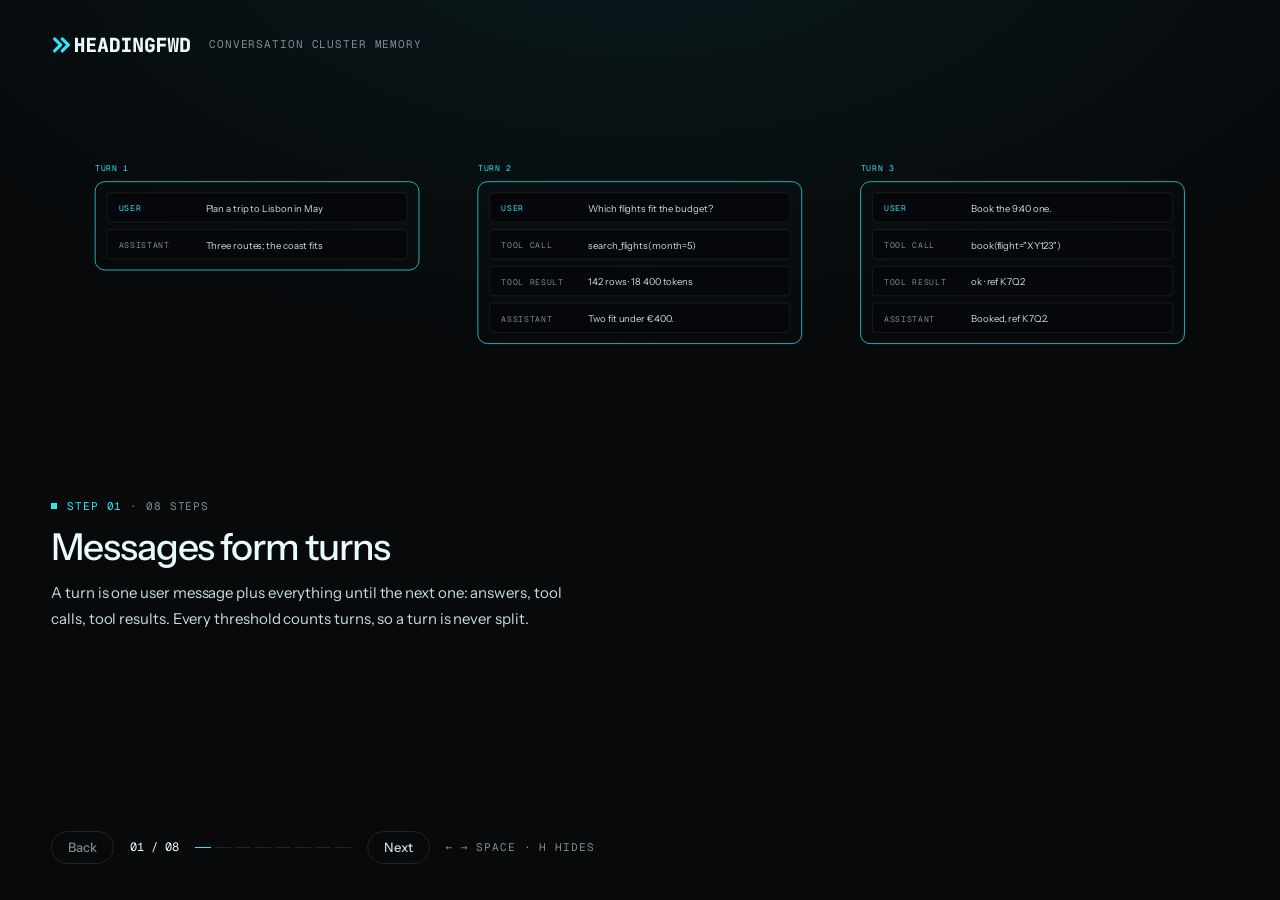
==== commit 68f0ccd8: "feat: motion graph typography in the style of a modern product page" ====
--- a/docs/motion-graph/index.html
+++ b/docs/motion-graph/index.html
@@ -7,6 +7,22 @@
 <link rel="stylesheet" href="design-system/tokens.css">
 <link rel="stylesheet" href="design-system/bundle.css">
 <style>
+  /* Type: Instrument Sans for headings and text, Geist Mono for labels (both SIL OFL, self-hosted). */
+  @font-face { font-family: "Instrument Sans"; src: url("fonts/instrument-sans-latin-wght-normal.woff2") format("woff2"); font-weight: 400 700; font-display: block; }
+  @font-face { font-family: "Geist Mono"; src: url("fonts/geist-mono-latin-wght-normal.woff2") format("woff2"); font-weight: 100 900; font-display: block; }
+  :root {
+    --ccm-sans: "Instrument Sans", "Helvetica Neue", Arial, sans-serif;
+    --ccm-mono: "Geist Mono", ui-monospace, Menlo, Consolas, monospace;
+  }
+  body { font-family: var(--ccm-sans); font-size: var(--hf-text-lg); letter-spacing: -0.005em; }
+  .hf-heading { font-family: var(--ccm-sans); font-weight: 500; letter-spacing: -0.03em; line-height: 1.1; }
+  .hf-label, .hf-tag, .indicator { font-family: var(--ccm-mono); }
+  .hf-label { letter-spacing: 0.08em; }
+  .caption .hf-label .accent::before {
+    content: ""; display: inline-block; width: 6px; height: 6px; margin-right: 10px;
+    background: var(--hf-accent); vertical-align: 0.1em;
+  }
+
   /* Layout: the diagram fills the top half, text and controls the bottom-left quarter.
      The bottom-right quarter stays empty for the camera overlay. */
   html, body { height: 100%; overflow: hidden; }
@@ -26,16 +42,17 @@
   .stage { position: absolute; top: 11vh; left: 4vw; width: 92vw; height: 38vh; }
 
   .caption { position: absolute; top: 54vh; left: 4vw; width: 42vw; }
-  .caption .hf-heading { font-size: var(--hf-display-md); margin: var(--hf-space-xs) 0 var(--hf-space-sm); }
+  .caption .hf-heading { font-size: clamp(28px, 2.9vw, 44px); margin: var(--hf-space-xs) 0 var(--hf-space-sm); }
   .caption .body { margin: 0; max-width: 62ch; }
   .accent { color: var(--hf-accent); }
 
   .metric { display: flex; align-items: baseline; gap: var(--hf-space-sm); margin: var(--hf-space-md) 0 0; }
   .metric .counter {
     font-size: var(--hf-display-lg);
-    font-weight: var(--hf-weight-black);
+    font-family: var(--ccm-sans);
+    font-weight: 500;
     line-height: var(--hf-leading-display);
-    letter-spacing: var(--hf-tracking-display);
+    letter-spacing: -0.03em;
     color: var(--hf-ed-ink-strong);
     font-variant-numeric: tabular-nums;
   }
@@ -54,9 +71,9 @@
   .controls[hidden] { display: none; }
   .btn {
     font: inherit;
-    font-size: var(--hf-text-sm);
-    letter-spacing: var(--hf-tracking-label);
-    text-transform: uppercase;
+    font-size: var(--hf-text-base);
+    font-weight: 500;
+    letter-spacing: 0;
     color: var(--hf-ed-ink);
     background: none;
     border: 1px solid var(--hf-rule);
@@ -73,10 +90,11 @@
   .ticks li.on { background: var(--hf-accent); }
 
   /* SVG vocabulary */
-  .stage text { font-family: var(--hf-font-mono); }
-  .t { fill: var(--hf-ed-ink); font-size: var(--hf-text-lg); letter-spacing: var(--hf-tracking-body); }
+  .stage text { font-family: var(--ccm-sans); }
+  .stage .lbl { font-family: var(--ccm-mono); }
+  .t { fill: var(--hf-ed-ink); font-size: var(--hf-text-xl); letter-spacing: -0.01em; }
   .t-strong { fill: var(--hf-ed-ink-strong); }
-  .lbl { fill: var(--hf-ed-ink-dim); font-size: var(--hf-text-xs); letter-spacing: var(--hf-tracking-label); }
+  .lbl { fill: var(--hf-ed-ink-dim); font-size: var(--hf-text-xs); letter-spacing: 0.08em; }
   .acc { fill: var(--hf-accent); }
   .card { fill: var(--hf-ed-surface-sunken); stroke: var(--hf-rule); }
   .card-acc { fill: var(--hf-ed-surface-sunken); stroke: var(--hf-accent); }
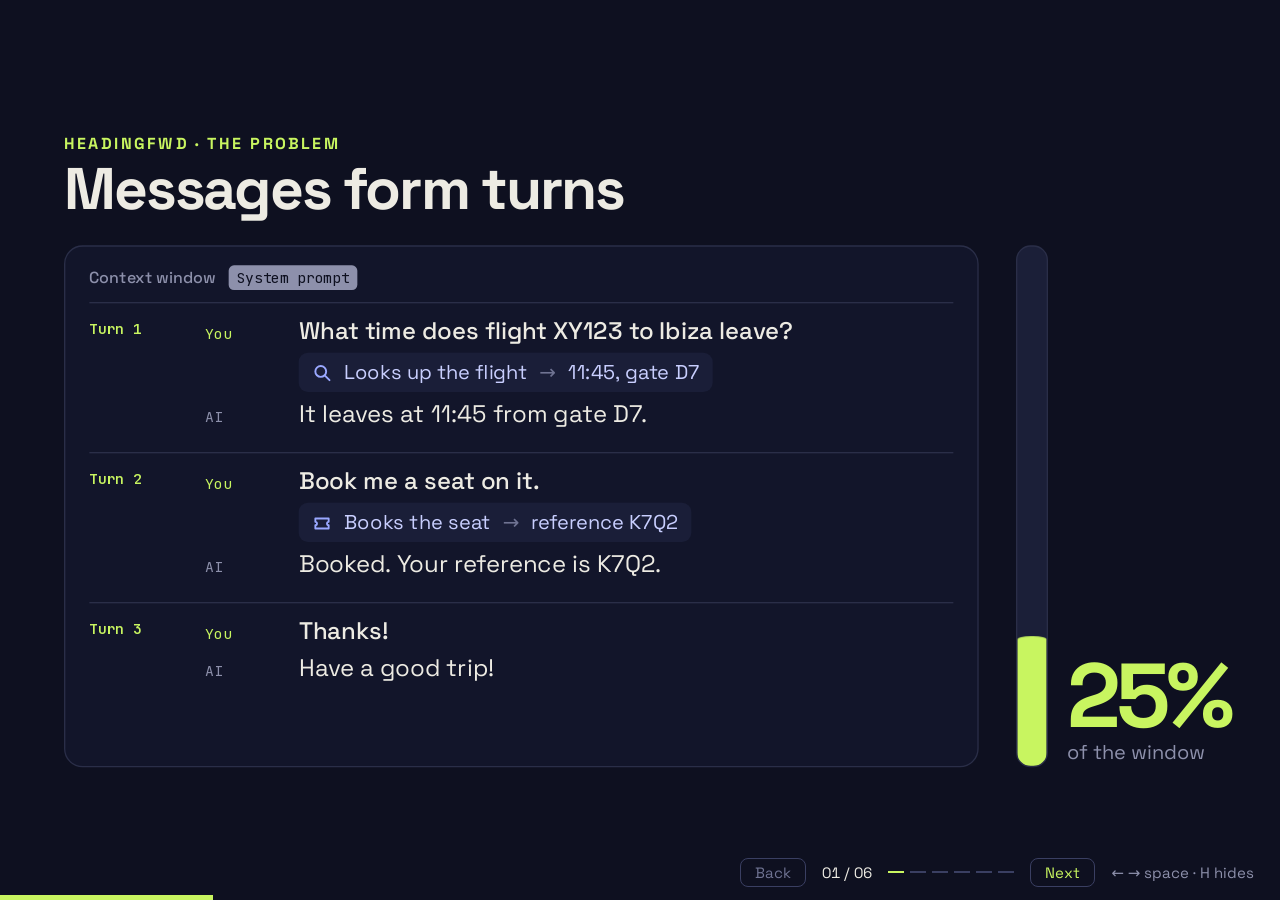
==== commit ee87529d: "Motion graph: six slides for viewers who are not technical Replace the fourteen-step motion graph wi" ====
--- a/docs/motion-graph/index.html
+++ b/docs/motion-graph/index.html
@@ -5,106 +5,156 @@
 <meta name="viewport" content="width=device-width, initial-scale=1">
 <title>Conversation cluster memory</title>
 <link rel="stylesheet" href="design-system/tokens.css">
-<link rel="stylesheet" href="design-system/bundle.css">
+<link rel="stylesheet" href="theme.css">
 <style>
-  /* Type: Instrument Sans for headings and text, Geist Mono for labels (both SIL OFL, self-hosted). */
-  @font-face { font-family: "Instrument Sans"; src: url("fonts/instrument-sans-latin-wght-normal.woff2") format("woff2"); font-weight: 400 700; font-display: block; }
-  @font-face { font-family: "Geist Mono"; src: url("fonts/geist-mono-latin-wght-normal.woff2") format("woff2"); font-weight: 100 900; font-display: block; }
-  :root {
-    --ccm-sans: "Instrument Sans", "Helvetica Neue", Arial, sans-serif;
-    --ccm-mono: "Geist Mono", ui-monospace, Menlo, Consolas, monospace;
+  /* Made for a 16:9 video that is watched on a phone, where the frame shrinks to a fifth.
+     So: few elements, large type. Every slide is laid out on a fixed 1920x1080 stage that is
+     scaled to fit the window; all sizes below are in stage pixels. */
+  html, body { height: 100%; margin: 0; overflow: hidden; background: var(--mg-bg); }
+  body { font-family: var(--mg-font); color: var(--mg-ink); }
+
+  .stage {
+    position: absolute;
+    left: 50%;
+    top: 50%;
+    width: 1920px;
+    height: 1080px;
+    transform: translate(-50%, -50%) scale(var(--s, 1));
   }
-  body { font-family: var(--ccm-sans); font-size: var(--hf-text-lg); letter-spacing: -0.005em; }
-  .hf-heading { font-family: var(--ccm-sans); font-weight: 500; letter-spacing: -0.03em; line-height: 1.1; }
-  .hf-label, .hf-tag, .indicator { font-family: var(--ccm-mono); }
-  .hf-label { letter-spacing: 0.08em; }
-  .caption .hf-label .accent::before {
-    content: ""; display: inline-block; width: 6px; height: 6px; margin-right: 10px;
-    background: var(--hf-accent); vertical-align: 0.1em;
-  }
-
-  /* Layout: the diagram fills the top half, text and controls the bottom-left quarter.
-     The bottom-right quarter stays empty for the camera overlay. */
-  html, body { height: 100%; overflow: hidden; }
-
-  .surface { position: relative; height: 100%; }
-
-  .brand {
-    position: absolute;
-    top: var(--hf-space-xl);
-    left: 4vw;
-    display: flex;
-    align-items: center;
-    gap: var(--hf-space-md);
-  }
-  .brand img { height: 22px; width: auto; display: block; }
-
-  .stage { position: absolute; top: 11vh; left: 4vw; width: 92vw; height: 38vh; }
-
-  .caption { position: absolute; top: 54vh; left: 4vw; width: 42vw; }
-  .caption .hf-heading { font-size: clamp(28px, 2.9vw, 44px); margin: var(--hf-space-xs) 0 var(--hf-space-sm); }
-  .caption .body { margin: 0; max-width: 62ch; }
-  .accent { color: var(--hf-accent); }
-
-  .metric { display: flex; align-items: baseline; gap: var(--hf-space-sm); margin: var(--hf-space-md) 0 0; }
-  .metric .counter {
-    font-size: var(--hf-display-lg);
-    font-family: var(--ccm-sans);
-    font-weight: 500;
-    line-height: var(--hf-leading-display);
-    letter-spacing: -0.03em;
-    color: var(--hf-ed-ink-strong);
-    font-variant-numeric: tabular-nums;
-  }
-
-  .params { display: flex; flex-wrap: wrap; gap: var(--hf-space-xs); margin: var(--hf-space-md) 0 0; padding: 0; list-style: none; }
-  .params .hf-tag { text-transform: none; letter-spacing: var(--hf-tracking-body); font-size: var(--hf-text-sm); color: var(--hf-ed-ink); }
-
-  .controls {
-    position: absolute;
-    left: 4vw;
-    bottom: 4vh;
-    display: flex;
-    align-items: center;
-    gap: var(--hf-space-md);
-  }
+  .sr-only { position: absolute; width: 1px; height: 1px; overflow: hidden; clip-path: inset(50%); }
+
+  /* Slide frame and caption */
+  .slide { width: 100%; height: 100%; box-sizing: border-box; padding: 64px 96px; display: flex; flex-direction: column; gap: 40px; }
+  .head { display: flex; flex-direction: column; gap: 10px; }
+  .eyebrow { margin: 0; font-size: 24px; font-weight: 700; letter-spacing: 0.16em; text-transform: uppercase; color: var(--mg-accent); }
+  .title { margin: 0; font-size: 88px; font-weight: 700; letter-spacing: -0.035em; line-height: 1; }
+  .title.small { font-size: 80px; }
+  .sub { margin: 6px 0 0; font-size: 34px; color: var(--mg-muted); }
+  .body { flex-grow: 1; display: flex; gap: 56px; min-height: 0; }
+  svg { display: block; flex-shrink: 0; }
+
+  /* Context window */
+  .window { flex-grow: 1; min-width: 0; border: 2px solid var(--mg-line); border-radius: 28px; padding: 28px 36px; display: flex; flex-direction: column; gap: 18px; background: var(--mg-panel); }
+  .window.rows { gap: 14px; }
+  .window-head { display: flex; align-items: center; gap: 20px; }
+  .window-head.ruled { padding-bottom: 10px; border-bottom: 2px solid var(--mg-line); }
+  .window-label { font-size: 24px; font-weight: 500; color: var(--mg-muted); }
+  .chip-sys { font-family: var(--mg-mono); font-size: 22px; color: var(--mg-bg); background: var(--mg-muted); border-radius: 8px; padding: 4px 12px; }
+
+  /* Slide 1: whole turns */
+  .turn { display: grid; grid-template-columns: 150px minmax(0, 1fr); column-gap: 24px; padding-top: 6px; border-top: 2px solid var(--mg-line); }
+  .turn-num { font-family: var(--mg-mono); font-size: 22px; font-weight: 600; color: var(--mg-accent); padding-top: 18px; }
+  .turn-msgs { display: flex; flex-direction: column; gap: 10px; padding: 12px 0 16px; }
+  .msg { display: flex; align-items: baseline; gap: 20px; }
+  .role { width: 120px; flex-shrink: 0; font-family: var(--mg-mono); font-size: 22px; color: var(--mg-muted); }
+  .role.you { color: var(--mg-accent); }
+  .text { font-size: 36px; }
+  .text.you { font-weight: 500; }
+  .lookup { margin-left: 140px; align-self: flex-start; display: flex; align-items: center; gap: 18px; background: var(--mg-panel-raised); border-radius: 14px; padding: 10px 20px; font-size: 30px; color: var(--mg-lookup-text); }
+  .lookup svg { width: 30px; height: 30px; color: var(--mg-lookup); }
+  .lookup .then { color: var(--mg-faint); }
+
+  /* Fill meter */
+  .meter { width: 300px; flex-shrink: 0; display: flex; gap: 28px; }
+  .meter-track { position: relative; width: 44px; border-radius: 22px; background: var(--mg-track); border: 2px solid var(--mg-line); overflow: hidden; }
+  .meter-fill { position: absolute; inset: 0; background: var(--mg-accent); border-radius: 20px; transform-origin: center bottom; }
+  .meter-text { display: flex; flex-direction: column; justify-content: flex-end; gap: 4px; padding-bottom: 4px; }
+  .meter-was { font-size: 26px; color: var(--mg-muted); }
+  .meter-nums { position: relative; height: 124px; }
+  .meter-num { position: absolute; left: 0; bottom: 0; font-size: 136px; font-weight: 700; letter-spacing: -0.05em; line-height: 0.9; color: var(--mg-accent); }
+  .meter-caption { font-size: 30px; color: var(--mg-muted); }
+
+  /* Slides 2 and 6: one row per turn */
+  .row { display: flex; align-items: center; gap: 24px; min-height: 46px; }
+  .row-num { width: 110px; flex-shrink: 0; font-family: var(--mg-mono); font-size: 22px; font-weight: 600; color: var(--mg-accent); }
+  .row-q { min-width: 0; font-size: 30px; font-weight: 500; white-space: nowrap; overflow: hidden; text-overflow: ellipsis; }
+  .row.old .row-num { color: var(--mg-faint); }
+  .row.old .row-q { color: var(--mg-soft); }
+  .tag { flex-shrink: 0; display: flex; align-items: center; gap: 10px; background: var(--mg-panel-raised); border-radius: 10px; padding: 4px 14px; font-size: 22px; color: var(--mg-lookup-text); white-space: nowrap; }
+  .tag svg { width: 20px; height: 20px; color: var(--mg-lookup); }
+  .row.compact { min-height: 36px; gap: 18px; }
+  .row.compact .row-num { width: 100px; font-size: 20px; }
+  .row.compact .row-q { font-size: 26px; }
+  .row.compact .tag { gap: 8px; padding: 3px 12px; font-size: 19px; }
+  .row.compact .tag svg { width: 18px; height: 18px; }
+
+  /* Slides 3 and 4: cost per question */
+  .chart { flex-grow: 1; min-width: 0; display: flex; flex-direction: column; gap: 18px; }
+  .chart-label { font-family: var(--mg-mono); font-size: 24px; font-weight: 600; color: var(--mg-muted); }
+  .plot { position: relative; flex-grow: 1; min-height: 0; display: flex; align-items: flex-end; gap: 32px; border-bottom: 3px solid var(--mg-line-strong); }
+  .plot.dense { gap: 22px; }
+  .col { flex: 1 1 0; height: 100%; display: flex; flex-direction: column; justify-content: flex-end; align-items: center; gap: 12px; }
+  .bar { width: 100%; background: var(--mg-bar); border-radius: 10px 10px 0 0; }
+  .bar.first { background: var(--mg-soft); }
+  .bar.hot { background: var(--mg-accent); }
+  .bar.next { background: var(--mg-bar-strong); }
+  .bar.full { background: var(--mg-danger); }
+  .bar-label { font-size: 40px; font-weight: 700; letter-spacing: -0.03em; line-height: 1; color: var(--mg-soft); }
+  .bar-label.big { font-size: 72px; color: var(--mg-accent); }
+  .axis { display: flex; justify-content: space-between; align-items: baseline; font-size: 32px; font-weight: 500; }
+  .axis .later { color: var(--mg-muted); }
+  .limit { position: absolute; left: 0; right: 0; bottom: 90%; border-top: 3px dashed var(--mg-danger); }
+  .limit-label { position: absolute; left: 0; bottom: calc(90% + 12px); font-family: var(--mg-mono); font-size: 24px; font-weight: 600; color: var(--mg-danger); }
+
+  .ask { width: 520px; flex-shrink: 0; display: flex; flex-direction: column; justify-content: center; gap: 28px; }
+  .ask-label { font-family: var(--mg-mono); font-size: 24px; font-weight: 600; color: var(--mg-accent); }
+  .ask-q { margin: 0; font-size: 60px; font-weight: 700; letter-spacing: -0.03em; line-height: 1.1; }
+  .error { align-self: flex-start; display: flex; align-items: center; gap: 18px; border: 3px solid var(--mg-danger); border-radius: 18px; padding: 20px 26px; font-size: 36px; font-weight: 700; color: var(--mg-danger); }
+  .error svg { width: 36px; height: 36px; }
+  .error.small { padding: 16px 22px; font-size: 30px; }
+  .error.small svg { width: 30px; height: 30px; }
+
+  /* Slide 5: today versus one way to solve it */
+  .today { width: 700px; flex-shrink: 0; box-sizing: border-box; background: var(--mg-danger-ground); border: 2px solid var(--mg-danger-line); border-radius: 28px; padding: 48px; display: flex; flex-direction: column; justify-content: space-between; }
+  .today-label { font-family: var(--mg-mono); font-size: 26px; font-weight: 600; color: var(--mg-danger-text); }
+  .today-mid { display: flex; flex-direction: column; gap: 22px; }
+  .today-q { margin: 0; font-size: 40px; font-weight: 500; color: var(--mg-body); }
+  .statement { margin: 0; font-size: 64px; font-weight: 700; letter-spacing: -0.035em; line-height: 1.05; }
+  .pointer { display: flex; align-items: center; color: var(--mg-faint); }
+  .pointer svg { width: 56px; height: 56px; }
+  .ideas { flex-grow: 1; display: flex; flex-direction: column; justify-content: center; gap: 36px; padding: 16px 0; }
+  .ideas-label { font-family: var(--mg-mono); font-size: 26px; font-weight: 600; color: var(--mg-accent); }
+  .idea { display: flex; align-items: flex-start; gap: 32px; }
+  .idea-num { width: 72px; flex-shrink: 0; font-size: 80px; font-weight: 700; letter-spacing: -0.05em; line-height: 0.9; color: var(--mg-accent); }
+  .idea-text { display: flex; flex-direction: column; gap: 6px; }
+  .idea-title { font-size: 48px; font-weight: 700; letter-spacing: -0.02em; line-height: 1.1; }
+  .idea-sub { font-size: 28px; color: var(--mg-muted); }
+
+  /* Slide 6: archive and current conversation */
+  .archive { width: 540px; flex-shrink: 0; box-sizing: border-box; background: var(--mg-archive); border: 3px dashed var(--mg-line-strong); border-radius: 28px; padding: 26px 28px; display: flex; flex-direction: column; gap: 16px; }
+  .zone-head { display: flex; align-items: center; gap: 14px; font-size: 40px; font-weight: 700; }
+  .zone-head svg { width: 34px; height: 34px; color: var(--mg-soft); }
+  .zone-sub { margin-top: -6px; font-size: 26px; color: var(--mg-muted); }
+  .topic { border: 2px solid var(--mg-line); background: var(--mg-panel); border-radius: 20px; padding: 18px 22px; display: flex; flex-direction: column; gap: 8px; }
+  .topic-name { font-size: 34px; font-weight: 700; }
+  .topic-items { font-size: 24px; color: var(--mg-soft); }
+  .hit { background: var(--mg-accent-soft); border: 2px solid var(--mg-accent); border-radius: 12px; padding: 8px 14px; font-size: 26px; font-weight: 600; }
+  .bridge { width: 170px; flex-shrink: 0; display: flex; flex-direction: column; align-items: center; justify-content: center; gap: 10px; text-align: center; }
+  .bridge-label { font-family: var(--mg-mono); font-size: 22px; font-weight: 600; color: var(--mg-accent); }
+  .bridge svg { width: 130px; height: 40px; color: var(--mg-accent); }
+  .bridge-sub { font-size: 22px; color: var(--mg-muted); }
+  .window.convo { padding: 24px 32px; gap: 10px; }
+  .convo-title { font-size: 30px; font-weight: 700; }
+  .found { margin-top: 6px; display: flex; align-items: center; gap: 14px; background: var(--mg-accent-soft); border: 2px solid var(--mg-accent); border-radius: 14px; padding: 10px 18px; font-size: 28px; font-weight: 600; }
+  .found svg { width: 26px; height: 26px; color: var(--mg-accent); }
+  .exchange { margin-top: auto; display: flex; flex-direction: column; gap: 8px; border-top: 2px solid var(--mg-line); padding-top: 14px; }
+  .exchange .msg { gap: 18px; }
+  .exchange .role { width: 100px; font-size: 20px; }
+  .exchange .text { font-size: 32px; }
+  .exchange .text.you { font-weight: 600; }
+
+  /* Controls: hidden with H while recording */
+  #progress { position: absolute; left: 0; bottom: 0; height: 0.6vh; background: var(--mg-accent); transition: width 0.4s ease; }
+  .controls { position: absolute; right: 2vw; bottom: 1.5vh; display: flex; align-items: center; gap: 16px; font-size: 15px; color: var(--mg-muted); }
   .controls[hidden] { display: none; }
-  .btn {
-    font: inherit;
-    font-size: var(--hf-text-base);
-    font-weight: 500;
-    letter-spacing: 0;
-    color: var(--hf-ed-ink);
-    background: none;
-    border: 1px solid var(--hf-rule);
-    border-radius: var(--hf-radius-pill);
-    padding: var(--hf-space-2xs) var(--hf-space-md);
-    cursor: pointer;
-  }
-  .btn:hover:not(:disabled) { border-color: var(--hf-accent); color: var(--hf-accent); }
-  .btn:focus-visible { outline: 1px solid var(--hf-accent); outline-offset: 2px; }
-  .btn:disabled { color: var(--hf-ed-ink-dim); cursor: default; }
-  .indicator { font-size: var(--hf-text-sm); color: var(--hf-ed-ink-strong); font-variant-numeric: tabular-nums; }
-  .ticks { display: flex; gap: var(--hf-space-2xs); margin: 0; padding: 0; list-style: none; }
-  .ticks li { width: var(--hf-space-md); height: 1px; background: var(--hf-rule); }
-  .ticks li.on { background: var(--hf-accent); }
-
-  /* SVG vocabulary */
-  .stage text { font-family: var(--ccm-sans); }
-  .stage .lbl { font-family: var(--ccm-mono); }
-  .t { fill: var(--hf-ed-ink); font-size: var(--hf-text-xl); letter-spacing: -0.01em; }
-  .t-strong { fill: var(--hf-ed-ink-strong); }
-  .lbl { fill: var(--hf-ed-ink-dim); font-size: var(--hf-text-xs); letter-spacing: 0.08em; }
-  .acc { fill: var(--hf-accent); }
-  .card { fill: var(--hf-ed-surface-sunken); stroke: var(--hf-rule); }
-  .card-acc { fill: var(--hf-ed-surface-sunken); stroke: var(--hf-accent); }
-  .bar { fill: var(--hf-ed-ink-dim); }
-  .bar-user, .dot, .fill-acc { fill: var(--hf-accent); }
-  .hair { fill: none; stroke: var(--hf-rule); }
-  .hair-strong { fill: none; stroke: var(--hf-ed-ink-dim); }
-  .hair-acc { fill: none; stroke: var(--hf-accent); }
-  .hair-danger { fill: none; stroke: var(--hf-danger); }
-  .ring { fill: var(--hf-ed-surface); stroke: var(--hf-ed-ink-strong); stroke-width: 2; }
+  .btn { font: inherit; color: var(--mg-accent); background: transparent; border: 1px solid var(--mg-line-strong); border-radius: 8px; padding: 4px 14px; cursor: pointer; }
+  .btn:hover:not(:disabled) { border-color: var(--mg-accent); }
+  .btn:focus-visible { outline: 1px solid var(--mg-accent); outline-offset: 2px; }
+  .btn:disabled { color: var(--mg-faint); cursor: default; }
+  .indicator { color: var(--mg-ink); font-variant-numeric: tabular-nums; }
+  .ticks { display: flex; gap: 6px; margin: 0; padding: 0; list-style: none; }
+  .ticks li { width: 16px; height: 2px; background: var(--mg-line-strong); }
+  .ticks li.on { background: var(--mg-accent); }
 
   /* Animations: every one runs once and holds its end state. No timers, no loops. */
   .anim {
@@ -116,29 +166,17 @@
   }
   .a-fade { animation-name: fade; }
   .a-rise { animation-name: rise; }
-  .a-move { animation-name: move; --dur: 1000ms; }
-  .a-out { animation-name: out; }
-  .a-dim { animation-name: dim; }
-  .a-draw { animation-name: draw; stroke-dasharray: 1; --dur: 800ms; }
-  .a-pop { animation-name: pop; transform-box: fill-box; transform-origin: center; }
-  .a-grow { animation-name: grow; transform-box: fill-box; transform-origin: left center; }
-  .a-collapse { animation-name: collapse; transform-box: fill-box; transform-origin: center; --dur: 900ms; }
-  .a-count { animation-name: count; --dur: 1600ms; }
+  .a-pop { animation-name: pop; transform-origin: center; }
+  .a-grow { animation-name: grow; transform-origin: left center; }
+  .a-grow-up { animation-name: grow-up; transform-origin: center bottom; --dur: 500ms; }
+  .a-light { animation-name: light; --dur: 700ms; }
 
   @keyframes fade { from { opacity: 0; } }
-  @keyframes rise { from { opacity: 0; transform: translateY(14px); } }
-  @keyframes move { from { transform: translate(var(--dx, 0px), var(--dy, 0px)); } }
-  @keyframes out { to { opacity: 0; } }
-  @keyframes dim { to { opacity: 0.35; } }
-  @keyframes draw { from { stroke-dashoffset: 1; } to { stroke-dashoffset: 0; } }
+  @keyframes rise { from { opacity: 0; transform: translateY(24px); } }
   @keyframes pop { from { opacity: 0; transform: scale(0.4); } }
   @keyframes grow { from { transform: scaleX(0); } }
-  @keyframes collapse { to { opacity: 0; transform: translate(var(--dx, 0px), var(--dy, 0px)) scale(0.2); } }
-
-  @property --n { syntax: "<integer>"; inherits: false; initial-value: 0; }
-  @keyframes count { from { --n: var(--from); } to { --n: var(--to); } }
-  .counter { --n: var(--to); counter-reset: n var(--n); }
-  .counter::after { content: counter(n); }
+  @keyframes grow-up { from { transform: scaleY(0); } }
+  @keyframes light { from { background: var(--mg-panel-raised); border-color: var(--mg-panel-raised); } }
 
   @media (prefers-reduced-motion: reduce) {
     .anim { animation-duration: 1ms !important; animation-delay: 0ms !important; }
@@ -146,48 +184,38 @@
 </style>
 </head>
 <body>
-<main class="hf-editorial-surface surface">
-  <header class="brand">
-    <img src="design-system/headingfwd-logo-dark.svg" alt="HeadingFWD">
-    <span class="hf-label">Conversation cluster memory</span>
-  </header>
-
-  <svg class="stage" viewBox="0 0 1600 400" preserveAspectRatio="xMidYMid meet" role="img" aria-labelledby="step-title"></svg>
-
-  <section class="caption" aria-live="polite"></section>
-
+<main class="surface">
+  <div class="stage"></div>
+  <p class="sr-only" id="step-title" aria-live="polite"></p>
+  <div id="progress"></div>
   <nav class="controls" aria-label="Steps">
     <button class="btn" type="button" data-dir="-1">Back</button>
     <span class="indicator" data-testid="step-indicator"></span>
     <ol class="ticks" aria-hidden="true"></ol>
     <button class="btn" type="button" data-dir="1">Next</button>
-    <span class="hf-label">← → space · H hides</span>
+    <span>← → space · H hides</span>
   </nav>
 </main>
 
 <script>
 "use strict";
 
-const NS = "http://www.w3.org/2000/svg";
 const stage = document.querySelector(".stage");
-const caption = document.querySelector(".caption");
+const liveTitle = document.getElementById("step-title");
 const controls = document.querySelector(".controls");
 const indicator = document.querySelector(".indicator");
 const ticks = document.querySelector(".ticks");
 const [backButton, nextButton] = controls.querySelectorAll(".btn");
+const REDUCED = matchMedia("(prefers-reduced-motion: reduce)").matches;
 
 /* ---------- small builders ---------- */
 
-function node(parent, tag, attrs = {}, text) {
-  const el = document.createElementNS(NS, tag);
-  for (const [key, value] of Object.entries(attrs)) el.setAttribute(key, value);
+function h(parent, tag, cls, text) {
+  const el = document.createElement(tag);
+  if (cls) el.className = cls;
   if (text !== undefined) el.textContent = text;
   parent.appendChild(el);
   return el;
-}
-
-function text(parent, x, y, str, cls = "t", attrs = {}) {
-  return node(parent, "text", { x, y, class: cls, ...attrs }, str);
 }
 
 // Give an element a one-shot animation, with a delay in ms and optional custom properties.
@@ -198,402 +226,347 @@
   return el;
 }
 
+// Line icons; they take their colour from the CSS `color` of their parent.
+const ICONS = {
+  search: '<svg viewBox="0 0 24 24" fill="none" stroke="currentColor" stroke-width="2.3" stroke-linecap="round" aria-hidden="true"><circle cx="10.5" cy="10.5" r="6.5"/><path d="M15.5 15.5 21 21"/></svg>',
+  ticket: '<svg viewBox="0 0 24 24" fill="none" stroke="currentColor" stroke-width="2.2" stroke-linecap="round" stroke-linejoin="round" aria-hidden="true"><path d="M4 7h16v4a2 2 0 0 0 0 4v4H4v-4a2 2 0 0 0 0-4z"/></svg>',
+  cross: '<svg viewBox="0 0 24 24" fill="none" stroke="currentColor" stroke-width="2.6" stroke-linecap="round" aria-hidden="true"><path d="M6 6l12 12M18 6 6 18"/></svg>',
+  arrow: '<svg viewBox="0 0 24 24" fill="none" stroke="currentColor" stroke-width="2" stroke-linecap="round" stroke-linejoin="round" aria-hidden="true"><path d="M4 12h15M13 6l6 6-6 6"/></svg>',
+  long: '<svg viewBox="0 0 130 40" fill="none" stroke="currentColor" stroke-width="4" stroke-linecap="round" stroke-linejoin="round" aria-hidden="true"><path d="M6 20h112M98 6l20 14-20 14"/></svg>',
+  archive: '<svg viewBox="0 0 24 24" fill="none" stroke="currentColor" stroke-width="2" stroke-linecap="round" stroke-linejoin="round" aria-hidden="true"><rect x="3" y="4" width="18" height="5" rx="1"/><path d="M5 9v10a1 1 0 0 0 1 1h12a1 1 0 0 0 1-1V9M10 13h4"/></svg>',
+};
+
+function icon(parent, name) {
+  parent.insertAdjacentHTML("beforeend", ICONS[name]);
+  return parent.lastElementChild;
+}
+
 const pad = (i) => String(i).padStart(2, "0");
 
-// A turn drawn small: a card with one user bar and three answer bars, its number below.
-const CHIP_W = 64;
-const CHIP_H = 86;
-const chipX = (i, x0 = 44) => x0 + i * 84;
-
-function chip(parent, i, x, y) {
-  const g = node(parent, "g");
-  node(g, "rect", { x, y, width: CHIP_W, height: CHIP_H, rx: 8, class: "card" });
-  node(g, "rect", { x: x + 12, y: y + 14, width: 40, height: 6, rx: 3, class: "bar-user" });
-  node(g, "rect", { x: x + 12, y: y + 30, width: 34, height: 6, rx: 3, class: "bar" });
-  node(g, "rect", { x: x + 12, y: y + 46, width: 40, height: 6, rx: 3, class: "bar" });
-  node(g, "rect", { x: x + 12, y: y + 62, width: 22, height: 6, rx: 3, class: "bar" });
-  text(g, x + CHIP_W / 2, y + CHIP_H + 22, "T" + pad(i + 1), "lbl", { "text-anchor": "middle" });
-  return g;
-}
-
-function path(parent, d, cls, attrs = {}) {
-  return node(parent, "path", { d, class: cls, pathLength: 1, ...attrs });
-}
-
-/* ---------- the eight scenes ---------- */
-
-const ROW_Y = 170;
-const DOT_Y = ROW_Y + CHIP_H / 2;
-
-function sceneTurns(svg) {
-  const turns = [
-    [["USER", "Plan a trip to Lisbon in May"], ["ASSISTANT", "Three routes; the coast fits"]],
-    [
-      ["USER", "Which flights fit the budget?"],
-      ["TOOL CALL", "search_flights(month=5)"],
-      ["TOOL RESULT", "142 rows · 18 400 tokens"],
-      ["ASSISTANT", "Two fit under €400."],
-    ],
-    [
-      ["USER", "Book the 9:40 one."],
-      ["TOOL CALL", 'book(flight="XY123")'],
-      ["TOOL RESULT", "ok · ref K7Q2"],
-      ["ASSISTANT", "Booked, ref K7Q2."],
-    ],
-  ];
-  let delay = 0;
-  turns.forEach((messages, t) => {
-    const x = 60 + t * 520;
-    messages.forEach(([role, content], m) => {
-      const y = 95 + m * 50;
-      const g = anim(node(svg, "g"), "rise", delay);
-      node(g, "rect", { x: x + 16, y, width: 408, height: 40, rx: 4, class: "card" });
-      text(g, x + 32, y + 25, role, role === "USER" ? "lbl acc" : "lbl");
-      text(g, x + 150, y + 26, content, "t", { style: "font-size: var(--hf-text-base)" });
-      delay += 160;
-    });
-    const bracket = node(svg, "g");
-    const h = 20 + messages.length * 50;
-    anim(node(bracket, "rect", { x, y: 80, width: 440, height: h, rx: 13, class: "hair-acc", pathLength: 1 }), "draw", delay + 100);
-    anim(text(bracket, x, 66, "TURN " + (t + 1), "lbl acc"), "fade", delay + 300);
-  });
-}
-
-function windowRow(svg) {
-  for (let i = 0; i < 18; i++) {
-    const outer = node(svg, "g");
-    if (i < 8) anim(outer, "dim", 1300);
-    anim(chip(outer, i, chipX(i), ROW_Y), "pop", i * 45);
+/* ---------- shared pieces ---------- */
+
+function caption(slide, step) {
+  const head = h(slide, "header", "head");
+  anim(h(head, "p", "eyebrow", "HeadingFWD · " + step.section), "rise", 0);
+  anim(h(head, "h1", step.small ? "title small" : "title", step.title), "rise", 80);
+  if (step.sub) anim(h(head, "p", "sub", step.sub), "rise", 160);
+}
+
+function windowPanel(parent, cls = "window", ruled = false) {
+  const win = h(parent, "section", cls);
+  const head = h(win, "div", ruled ? "window-head ruled" : "window-head");
+  h(head, "span", "window-label", "Context window");
+  h(head, "span", "chip-sys", "System prompt");
+  return win;
+}
+
+// Fill meter beside the window. steps: [[ms, percent], ...]; the first is the start.
+function meter(parent, steps, was) {
+  const T = steps[steps.length - 1][0] + 300;
+  const duration = REDUCED ? 1 : T;
+  const box = h(parent, "aside", "meter");
+  const fill = h(h(box, "div", "meter-track"), "div", "meter-fill");
+  const frames = [{ transform: `scaleY(${steps[0][1] / 100})`, offset: 0 }];
+  for (let k = 1; k < steps.length; k++) {
+    frames.push({ transform: `scaleY(${steps[k - 1][1] / 100})`, offset: steps[k][0] / T });
+    frames.push({ transform: `scaleY(${steps[k][1] / 100})`, offset: (steps[k][0] + 250) / T });
   }
-}
-
-function windowBracket(svg, delay, animate) {
-  const x1 = chipX(8) - 6;
-  const x2 = chipX(17) + CHIP_W + 6;
-  const g = node(svg, "g");
-  const p = path(g, `M${x1} 150 V136 H${x2} V150`, "hair-acc");
-  const l = text(g, x1, 120, "RECENT WINDOW · SENT VERBATIM", "lbl acc");
-  const r = text(g, x2, 120, "keep_recent_turns = 10", "t t-strong", { "text-anchor": "end" });
-  if (animate) {
-    anim(p, "draw", delay);
-    anim(l, "fade", delay + 300);
-    anim(r, "fade", delay + 400);
+  frames.push({ transform: `scaleY(${steps[steps.length - 1][1] / 100})`, offset: 1 });
+  fill.animate(frames, { duration, fill: "both" });
+
+  const text = h(box, "div", "meter-text");
+  if (was !== undefined) anim(h(text, "span", "meter-was", `was ${was}%`), "fade", T - 300);
+  const nums = h(text, "div", "meter-nums");
+  steps.forEach(([t, pct], k) => {
+    const label = h(nums, "span", "meter-num", pct + "%");
+    const last = k === steps.length - 1;
+    const f = [{ opacity: k === 0 ? 1 : 0, offset: 0 }];
+    if (k > 0) f.push({ opacity: 0, offset: t / T }, { opacity: 1, offset: (t + 1) / T });
+    if (!last) f.push({ opacity: 1, offset: steps[k + 1][0] / T }, { opacity: 0, offset: (steps[k + 1][0] + 1) / T });
+    f.push({ opacity: last ? 1 : 0, offset: 1 });
+    label.animate(f, { duration, fill: "both" });
+  });
+  h(text, "span", "meter-caption", "of the window");
+}
+
+// One turn as a row: its number, the user's question, and what the AI looked up for it.
+function turnRow(parent, n, question, lookup, cls = "row") {
+  const row = h(parent, "div", cls);
+  h(row, "span", "row-num", "Turn " + n);
+  h(row, "span", "row-q", question);
+  if (lookup) {
+    const tag = h(row, "span", "tag");
+    icon(tag, "search");
+    tag.append(lookup);
   }
-}
-
-function sceneWindow(svg) {
-  windowRow(svg);
-  windowBracket(svg, 1000, true);
-  const x2 = chipX(7) + CHIP_W + 6;
-  anim(path(svg, `M38 150 V136 H${x2} V150`, "hair-strong"), "draw", 1500);
-  anim(text(svg, 38, 120, "LEFT THE WINDOW · STILL IN THE ARCHIVE", "lbl"), "fade", 1800);
-  const axis = anim(node(svg, "g"), "fade", 600);
-  node(axis, "line", { x1: 40, y1: 320, x2: 1560, y2: 320, class: "hair" });
-  text(axis, 40, 345, "OLDER", "lbl");
-  text(axis, 1560, 345, "NEWER", "lbl", { "text-anchor": "end" });
-}
-
-function sceneVectors(svg) {
-  for (let i = 0; i < 18; i++) {
-    const g = chip(node(svg, "g"), i, chipX(i), ROW_Y);
-    if (i < 8) {
-      g.style.opacity = "0.35";
-      anim(g, "out", 200 + i * 90);
-      const dot = node(svg, "g");
-      node(dot, "circle", { cx: chipX(i) + CHIP_W / 2, cy: DOT_Y, r: 8, class: "dot" });
-      text(dot, chipX(i) + CHIP_W / 2, ROW_Y + CHIP_H + 22, "T" + pad(i + 1), "lbl", { "text-anchor": "middle" });
-      anim(dot, "pop", 400 + i * 90);
+  return row;
+}
+
+/* ---------- the conversation ---------- */
+
+// Turns 1-3 in full: what the user says, what the AI looks up, what it answers.
+const FULL_TURNS = [
+  [
+    ["you", "What time does flight XY123 to Ibiza leave?"],
+    ["lookup", "search", "Looks up the flight", "11:45, gate D7"],
+    ["ai", "It leaves at 11:45 from gate D7."],
+  ],
+  [
+    ["you", "Book me a seat on it."],
+    ["lookup", "ticket", "Books the seat", "reference K7Q2"],
+    ["ai", "Booked. Your reference is K7Q2."],
+  ],
+  [
+    ["you", "Thanks!"],
+    ["ai", "Have a good trip!"],
+  ],
+];
+
+// Turns 1-10 as rows, and the turns 11-20 that follow them.
+const FIRST_TEN = [
+  ["What time does flight XY123 to Ibiza leave?", "looks up the flight"],
+  ["Book me a seat on it.", "books the seat"],
+  ["Thanks!", ""],
+  ["Is there a lounge near gate D7?", "looks up the airport"],
+  ["What will the weather be in Ibiza?", "checks the forecast"],
+  ["Find a hotel near the beach.", "searches hotels"],
+  ["Book the second one.", "books the hotel"],
+  ["Add breakfast, please.", "changes the booking"],
+  ["When can I check in?", ""],
+  ["Rent a car for three days.", "searches car rentals"],
+];
+
+const NEXT_TEN = [
+  ["Which beaches are quiet in May?", "searches beaches"],
+  ["How far is Cala Comte from the hotel?", "checks the map"],
+  ["Book a table for dinner on Friday.", "books the table"],
+  ["Is that place good for vegetarians?", "reads reviews"],
+  ["Great, thanks.", ""],
+  ["What should I pack?", ""],
+  ["Do I need a power adapter?", ""],
+  ["Find a boat trip to Formentera.", "searches trips"],
+  ["Book two seats on the morning one.", "books the trip"],
+  ["When do I need to be at the port?", "checks the ticket"],
+];
+
+// Window fill after each question; the cost of a question follows it.
+const FILL_BY_TURN = [16, 21, 25, 29, 34, 38, 43, 47, 52, 56, 61, 65, 70];
+
+/* ---------- the scenes ---------- */
+
+function sceneTurns(slide) {
+  const body = h(slide, "div", "body");
+  const win = anim(windowPanel(body), "fade", 0);
+  const fill = [12, 16, 21, 25];
+  const steps = [[0, 0], [500, fill[0]]];
+  let delay = 600;
+  FULL_TURNS.forEach((messages, t) => {
+    const turn = anim(h(win, "div", "turn"), "fade", delay);
+    h(turn, "span", "turn-num", "Turn " + (t + 1));
+    const list = h(turn, "div", "turn-msgs");
+    delay += 150;
+    for (const message of messages) {
+      if (message[0] === "lookup") {
+        const [, kind, action, result] = message;
+        const row = anim(h(list, "div", "lookup"), "rise", delay);
+        icon(row, kind);
+        h(row, "span", "", action);
+        h(row, "span", "then", "→");
+        h(row, "span", "", result);
+      } else {
+        const [who, content] = message;
+        const row = anim(h(list, "div", "msg"), "rise", delay);
+        h(row, "span", who === "you" ? "role you" : "role", who === "you" ? "You" : "AI");
+        h(row, "span", who === "you" ? "text you" : "text", content);
+      }
+      delay += 220;
     }
-  }
-  windowBracket(svg, 0, false);
-  anim(text(svg, 44, 150, "T01 → [0.12, −0.48, 0.31, …] · ONE VECTOR PER TURN", "lbl acc"), "fade", 1300);
-  const x2 = chipX(7) + CHIP_W + 6;
-  anim(path(svg, `M38 300 V314 H${x2} V300`, "hair-acc"), "draw", 1700);
-  anim(text(svg, 38, 342, "BATCH OF 8 · min_batch_turns = 8", "lbl acc"), "fade", 2000);
-  anim(text(svg, chipX(17) + CHIP_W + 6, 342, "CHECK EVERY 5 TURNS · cluster_every_n_turns = 5", "lbl", { "text-anchor": "end" }), "fade", 2300);
-}
-
-const SCATTER = [
-  [380, 150], [430, 195], [470, 140],
-  [760, 250], [810, 205], [850, 265],
-  [1150, 140], [1210, 185],
+    steps.push([delay, fill[t + 1]]);
+    delay += 300;
+  });
+  meter(body, steps);
+}
+
+function sceneFill(slide) {
+  const body = h(slide, "div", "body");
+  const win = windowPanel(body, "window rows", true);
+  const steps = [[0, 25]];
+  FIRST_TEN.forEach(([question, lookup], i) => {
+    if (i < 3) {
+      turnRow(win, i + 1, question, lookup, "row old");
+      return;
+    }
+    const delay = 300 + (i - 3) * 320;
+    anim(turnRow(win, i + 1, question, lookup), "rise", delay);
+    steps.push([delay + 150, FILL_BY_TURN[i]]);
+  });
+  meter(body, steps, 25);
+}
+
+function sceneCost(slide) {
+  const chart = h(slide, "section", "chart");
+  h(chart, "span", "chart-label", "Cost per question");
+  const plot = h(chart, "div", "plot");
+  const max = FILL_BY_TURN[FILL_BY_TURN.length - 1];
+  const last = FILL_BY_TURN.length - 1;
+  FILL_BY_TURN.forEach((value, i) => {
+    const col = h(plot, "div", "col");
+    const delay = 200 + i * 150;
+    if (i === 0) anim(h(col, "span", "bar-label", "1×"), "fade", delay + 300);
+    if (i === last) anim(h(col, "span", "bar-label big", "4×"), "pop", delay + 500);
+    const bar = h(col, "div", i === 0 ? "bar first" : i === last ? "bar hot" : "bar");
+    bar.style.height = Math.round((value / max) * 82) + "%";
+    anim(bar, "grow-up", delay);
+  });
+  const axis = h(chart, "div", "axis");
+  h(axis, "span", "", "Question 1");
+  h(axis, "span", "later", "later questions →");
+}
+
+// The chart of step 3 goes on until one large lookup hits the limit.
+function sceneFull(slide) {
+  const body = h(slide, "div", "body");
+  body.style.gap = "64px";
+  const chart = h(body, "section", "chart");
+  h(chart, "span", "chart-label", "Cost per question");
+  const plot = h(chart, "div", "plot dense");
+  h(plot, "div", "limit");
+  const values = [...FILL_BY_TURN, 74, 100];
+  const last = values.length - 1;
+  values.forEach((value, i) => {
+    const col = h(plot, "div", "col");
+    const bar = h(col, "div", i === last ? "bar full" : i === last - 1 ? "bar next" : "bar");
+    bar.style.height = Math.round(value * 0.9) + "%";
+    if (i === last - 1) anim(bar, "grow-up", 300);
+    if (i === last) anim(bar, "grow-up", 1000, { dur: "800ms" });
+  });
+  anim(h(plot, "span", "limit-label", "Window full"), "pop", 1800);
+  const axis = h(chart, "div", "axis");
+  h(axis, "span", "", "Question 1");
+  h(axis, "span", "later", "later questions →");
+
+  const ask = h(body, "aside", "ask");
+  anim(h(ask, "span", "ask-label", "New question"), "rise", 2300);
+  anim(h(ask, "p", "ask-q", "“What time does my flight leave?”"), "rise", 2400);
+  const error = anim(h(ask, "div", "error"), "rise", 3100);
+  icon(error, "cross");
+  h(error, "span", "", "No room for an answer");
+}
+
+const IDEAS = [
+  ["Keep the newest turns", "The last ten stay as they are."],
+  ["Summarise older turns", "Older talk becomes short notes per topic."],
+  ["Look up what is needed", "Details come back only when a question asks for them."],
 ];
-const GROUPS = [
-  { name: "A", members: [0, 1, 2], cx: 427, cy: 162, r: 72 },
-  { name: "B", members: [3, 4, 5], cx: 807, cy: 240, r: 74 },
-  { name: "C", members: [6, 7], cx: 1180, cy: 162, r: 62 },
+
+function sceneFix(slide) {
+  const body = h(slide, "div", "body");
+  body.style.gap = "40px";
+  const today = anim(h(body, "section", "today"), "rise", 0);
+  h(today, "span", "today-label", "Today");
+  const mid = h(today, "div", "today-mid");
+  h(mid, "p", "today-q", "“What time does my flight leave?”");
+  const error = h(mid, "div", "error small");
+  icon(error, "cross");
+  h(error, "span", "", "No room for an answer");
+  anim(h(today, "p", "statement", "A user should never see this."), "rise", 700);
+
+  icon(anim(h(body, "div", "pointer"), "fade", 1500), "arrow");
+
+  const ideas = h(body, "section", "ideas");
+  anim(h(ideas, "span", "ideas-label", "One way to solve it"), "fade", 1800);
+  IDEAS.forEach(([title, sub], k) => {
+    const idea = anim(h(ideas, "div", "idea"), "rise", 2100 + k * 450);
+    h(idea, "span", "idea-num", String(k + 1));
+    const text = h(idea, "div", "idea-text");
+    h(text, "span", "idea-title", title);
+    h(text, "span", "idea-sub", sub);
+  });
+}
+
+const TOPICS = [
+  ["Flight", "Flight XY123 to Ibiza · lounge"],
+  ["Hotel", "Beach hotel · booking · breakfast"],
+  ["Car and weather", "Forecast · car for three days"],
 ];
 
-function sceneCluster(svg) {
-  anim(text(svg, 800, 50, "similarity(i, j) = cos(vᵢ, vⱼ) + bonus / |i − j|", "t t-strong", { "text-anchor": "middle" }), "fade", 0);
-  anim(text(svg, 800, 76, "AVERAGE LINKAGE · CUT AT 1 − similarity_threshold", "lbl", { "text-anchor": "middle" }), "fade", 200);
-
-  const edges = [[0, 1], [1, 2], [0, 2], [3, 4], [4, 5], [6, 7]];
-  edges.forEach(([i, j], k) => {
-    const [x1, y1] = SCATTER[i];
-    const [x2, y2] = SCATTER[j];
-    anim(path(svg, `M${x1} ${y1} L${x2} ${y2}`, i === 4 ? "hair-acc" : "hair-strong"), "draw", 1300 + k * 80);
-  });
-  anim(text(svg, 900, 330, "T05–T06: cos 0.74 + bonus 0.10 = 0.84", "lbl acc", { "text-anchor": "middle" }), "fade", 1900);
-
-  SCATTER.forEach(([x, y], i) => {
-    const g = node(svg, "g");
-    node(g, "circle", { cx: x, cy: y, r: 8, class: "dot" });
-    text(g, x + 14, y + 4, "T" + pad(i + 1), "lbl");
-    const startX = chipX(i) + CHIP_W / 2;
-    anim(g, "move", i * 60, { dx: startX - x + "px", dy: DOT_Y - y + "px" });
-  });
-
-  GROUPS.forEach((group, k) => {
-    anim(node(svg, "circle", { cx: group.cx, cy: group.cy, r: group.r, class: "hair-acc", pathLength: 1 }), "draw", 2000 + k * 200);
-    anim(text(svg, group.cx, group.cy - group.r - 10, "CLUSTER " + group.name, "lbl acc", { "text-anchor": "middle" }), "fade", 2300 + k * 200);
-  });
-}
-
-function clusterBlob(svg, cx, cy, r, dots, label, cls = "hair-strong") {
-  const g = node(svg, "g");
-  node(g, "circle", { cx, cy, r, class: cls });
-  dots.forEach(([dx, dy]) => node(g, "circle", { cx: cx + dx, cy: cy + dy, r: 7, class: "dot" }));
-  node(g, "circle", { cx, cy, r: 5, class: "ring" });
-  if (label) text(g, cx, cy + r + 24, label, "lbl", { "text-anchor": "middle" });
-  return g;
-}
-
-function sceneJoin(svg) {
-  const C1 = [250, 200];
-  const A = [980, 200];
-  clusterBlob(svg, ...C1, 80, [[-45, -25], [-20, 40], [30, -45], [50, 20], [-50, 15]], "C1 · EARLIER ROUND");
-  clusterBlob(svg, 560, 200, 66, [[-30, -20], [25, 25], [20, -30]], "C2 · EARLIER ROUND");
-
-  // Batch cluster A: its hull stays and fades, its turns travel to C1.
-  const aHull = node(svg, "g");
-  node(aHull, "circle", { cx: A[0], cy: A[1], r: 55, class: "hair-acc" });
-  text(aHull, A[0], A[1] + 55 + 24, "BATCH CLUSTER A", "lbl acc", { "text-anchor": "middle" });
-  anim(aHull, "out", 2000);
-  const aTurns = node(svg, "g");
-  [[-25, -15], [20, 22], [28, -28]].forEach(([dx, dy]) => node(aTurns, "circle", { cx: C1[0] + dx, cy: C1[1] + dy, r: 7, class: "dot" }));
-  anim(aTurns, "move", 2100, { dx: A[0] - C1[0] + "px", dy: "0px" });
-
-  clusterBlob(svg, 1200, 200, 55, [[-22, 18], [18, -20], [25, 25]], "BATCH CLUSTER B", "hair-acc");
-  clusterBlob(svg, 1420, 200, 48, [[-15, -15], [18, 15]], "BATCH CLUSTER C", "hair-acc");
-
-  const comparisons = [
-    { d: "M980 200 Q 615 10 250 200", x: 615, y: 96, label: "0.86 ≥ 0.8 → JOINS C1", cls: "lbl acc", line: "hair-acc" },
-    { d: "M1200 200 Q 880 40 560 200", x: 880, y: 112, label: "0.41 TO C2", cls: "lbl", line: "hair-strong" },
-    { d: "M1420 200 Q 835 -40 250 200", x: 1000, y: 62, label: "0.62 TO C1", cls: "lbl", line: "hair-strong" },
-  ];
-  comparisons.forEach((c, k) => {
-    const g = anim(node(svg, "g"), "out", 2000);
-    anim(path(g, c.d, c.line), "draw", 400 + k * 250);
-    anim(text(g, c.x, c.y, c.label, c.cls, { "text-anchor": "middle" }), "fade", 900 + k * 250);
-  });
-
-  anim(text(svg, C1[0], 80, "C1 GREW: 5 → 8 TURNS", "lbl acc", { "text-anchor": "middle" }), "fade", 3000);
-  anim(text(svg, 1200, 120, "NEW CLUSTER C3", "lbl acc", { "text-anchor": "middle" }), "fade", 2600);
-  anim(text(svg, 1420, 130, "NEW CLUSTER C4", "lbl acc", { "text-anchor": "middle" }), "fade", 2800);
-}
-
-function sceneSummary(svg) {
-  text(svg, 60, 60, "C1 · 8 TURNS", "lbl");
-  text(svg, 1240, 60, "ARCHIVE · ORIGINALS KEPT", "lbl");
-  const card = { x: 640, y: 90, w: 420, h: 220 };
-  for (let i = 0; i < 8; i++) {
-    const y = 80 + i * 30;
-    const row = node(svg, "g");
-    node(row, "rect", { x: 60, y, width: 300, height: 22, rx: 4, class: "card" });
-    node(row, "rect", { x: 72, y: y + 8, width: 60, height: 6, rx: 3, class: "bar-user" });
-    node(row, "rect", { x: 142, y: y + 8, width: 160, height: 6, rx: 3, class: "bar" });
-    anim(row, "collapse", 400 + i * 70, {
-      dx: card.x + card.w / 2 - 210 + "px",
-      dy: card.y + card.h / 2 - (y + 11) + "px",
-    });
-    const copy = node(svg, "g", { opacity: 0.5 });
-    node(copy, "rect", { x: 1240, y, width: 300, height: 22, rx: 4, class: "card" });
-    node(copy, "rect", { x: 1252, y: y + 8, width: 60, height: 6, rx: 3, class: "bar-user" });
-    node(copy, "rect", { x: 1322, y: y + 8, width: 160, height: 6, rx: 3, class: "bar" });
-    anim(copy, "fade", 600 + i * 70);
-  }
-  anim(node(svg, "rect", { x: card.x, y: card.y, width: card.w, height: card.h, rx: 13, class: "card-acc" }), "pop", 1300);
-  const lines = [
-    ["SUMMARY · C1", "lbl acc"],
-    ["Trip to Lisbon, 12–16 May.", "t t-strong"],
-    ["Flights under €400; booked the", "t t-strong"],
-    ["9:40 flight XY123, ref K7Q2.", "t t-strong"],
-    ["SUBJECT trip · PERIOD May", "lbl"],
-    ["NAMES Lisbon, XY123, K7Q2", "lbl"],
-  ];
-  lines.forEach(([str, cls], k) => anim(text(svg, card.x + 24, card.y + 40 + k * 30, str, cls), "rise", 1600 + k * 150));
-}
-
-function sceneNewWindow(svg) {
-  anim(text(svg, 44, 60, "WHAT THE MODEL RECEIVES", "lbl"), "fade", 0);
-  const memory = anim(node(svg, "g"), "rise", 100);
-  node(memory, "rect", { x: 44, y: 100, width: 560, height: 236, rx: 13, class: "card-acc" });
-  text(memory, 64, 128, "SYSTEM · CONVERSATION MEMORY", "lbl acc");
-  const summaries = ["P1 · Jan–Mar, period summary · 420 tok", "C1 · trip to Lisbon · 360 tok", "C2 · recipes · 310 tok", "C3 · monthly budget · 280 tok", "C4 · garden plan · 240 tok"];
-  summaries.forEach((str, k) => {
-    const g = anim(node(svg, "g"), "rise", 500 + k * 150);
-    node(g, "rect", { x: 64, y: 145 + k * 36, width: 520, height: 28, rx: 4, class: "card" });
-    text(g, 80, 164 + k * 36, str, "t", { style: "font-size: var(--hf-text-base)" });
-  });
-  anim(text(svg, 640, 128, "RECENT WINDOW · 10 TURNS VERBATIM", "lbl acc"), "fade", 1100);
-  for (let i = 0; i < 10; i++) {
-    anim(chip(node(svg, "g"), i + 8, chipX(i, 640), 150), "pop", 1200 + i * 50);
-  }
-}
-
-function sceneRetrieval(svg) {
-  const q = anim(node(svg, "g"), "rise", 0);
-  node(q, "rect", { x: 40, y: 150, width: 300, height: 90, rx: 8, class: "card-acc" });
-  text(q, 56, 176, "USER · NEW QUESTION", "lbl acc");
-  text(q, 56, 202, "Do you remember the", "t t-strong");
-  text(q, 56, 224, "booking reference?", "t t-strong");
-
-  const lanes = [
-    { y: 90, label: "VECTOR · COSINE ≥ 0.5", d: "M340 180 C 390 180 390 120 440 120" },
-    { y: 230, label: "KEYWORD · BM25 (FTS5)", d: "M340 210 C 390 210 390 260 440 260" },
-  ];
-  lanes.forEach((lane, k) => {
-    anim(path(svg, lane.d, "hair-acc"), "draw", 400 + k * 150);
-    const g = anim(node(svg, "g"), "fade", 600 + k * 150);
-    node(g, "rect", { x: 440, y: lane.y, width: 270, height: 60, rx: 8, class: "card" });
-    text(g, 460, lane.y + 35, lane.label, "lbl");
-    anim(path(svg, `M710 ${lane.y + 30} L780 ${lane.y + 30}`, "hair-strong"), "draw", 900 + k * 150);
-  });
-
-  const hits = [
-    { name: "C1 · trip to Lisbon", status: "IN WINDOW · SKIPPED", cls: "lbl" },
-    { name: "P1 › flights in March", status: "620 TOK · ADDED", cls: "lbl acc" },
-    { name: "P1 › hotel deposit", status: "540 TOK · ADDED", cls: "lbl acc" },
-    { name: "P1 › visa papers", status: "480 TOK · OVER BUDGET", cls: "lbl" },
-  ];
-  hits.forEach((hit, k) => {
-    const y = 70 + k * 56;
-    const g = anim(node(svg, "g"), "rise", 1100 + k * 150);
-    node(g, "rect", { x: 780, y, width: 420, height: 44, rx: 4, class: "card" });
-    text(g, 796, y + 28, k + 1 + "  " + hit.name, "t", { style: "font-size: var(--hf-text-base)" });
-    anim(text(svg, 1186, y + 28, hit.status, hit.cls, { "text-anchor": "end" }), "fade", 1900 + k * 300);
-  });
-
-  const track = { x: 1240, y: 140, w: 320 };
-  const unit = track.w / 1500;
-  anim(text(svg, track.x, 120, "retrieval_token_budget = 1500", "t t-strong"), "fade", 1700);
-  anim(node(svg, "rect", { x: track.x, y: track.y, width: track.w, height: 16, class: "hair" }), "fade", 1700);
-  anim(node(svg, "rect", { x: track.x, y: track.y, width: 620 * unit, height: 16, class: "fill-acc" }), "grow", 2200);
-  anim(node(svg, "rect", { x: track.x + 620 * unit + 2, y: track.y, width: 540 * unit - 2, height: 16, class: "fill-acc" }), "grow", 2500);
-  anim(node(svg, "rect", { x: track.x + 1160 * unit + 2, y: track.y, width: 480 * unit, height: 16, class: "hair-danger" }), "fade", 2800);
-  anim(text(svg, track.x, 186, "1160 + 480 > 1500 · STOP", "lbl"), "fade", 2900);
-
-  const win = anim(node(svg, "g"), "rise", 3200);
-  node(win, "rect", { x: 40, y: 320, width: 480, height: 44, rx: 4, class: "card" });
-  text(win, 56, 347, "MEMORY MESSAGE", "lbl");
-  node(win, "rect", { x: 530, y: 320, width: 280, height: 44, rx: 4, class: "card-acc" });
-  text(win, 546, 347, "HITS · 2 FROM P1", "lbl acc");
-  node(win, "rect", { x: 820, y: 320, width: 740, height: 44, rx: 4, class: "card" });
-  text(win, 836, 347, "RECENT WINDOW · 10 TURNS", "lbl");
+// Old turns sit in the archive by topic; a question brings back only the part it needs.
+function sceneArchive(slide) {
+  const body = h(slide, "div", "body");
+  body.style.gap = "0";
+
+  const archive = anim(h(body, "section", "archive"), "fade", 0);
+  const head = h(archive, "div", "zone-head");
+  icon(head, "archive");
+  h(head, "span", "", "Archive");
+  h(archive, "span", "zone-sub", "Turns 1–10, stored by topic");
+  let hit;
+  TOPICS.forEach(([name, items], k) => {
+    const topic = anim(h(archive, "div", "topic"), "rise", 200 + k * 150);
+    h(topic, "span", "topic-name", name);
+    h(topic, "span", "topic-items", items);
+    if (k === 0) hit = h(topic, "div", "hit", "Booked · reference K7Q2");
+  });
+
+  const bridge = h(body, "div", "bridge");
+  anim(h(bridge, "span", "bridge-label", "brought in"), "fade", 2300);
+  anim(icon(bridge, "long"), "grow", 2300);
+  anim(h(bridge, "span", "bridge-sub", "only what the question needs"), "fade", 2500);
+
+  const convo = anim(h(body, "section", "window convo"), "fade", 0);
+  const convoHead = h(convo, "div", "window-head ruled");
+  h(convoHead, "span", "convo-title", "Current conversation");
+  h(convoHead, "span", "chip-sys", "System prompt");
+  NEXT_TEN.forEach(([question, lookup], i) => turnRow(convo, 11 + i, question, lookup, "row compact"));
+  const found = anim(h(convo, "div", "found"), "rise", 2800);
+  icon(found, "archive");
+  h(found, "span", "", "From the archive: reference K7Q2");
+  const exchange = h(convo, "div", "exchange");
+  const question = anim(h(exchange, "div", "msg"), "rise", 1000);
+  h(question, "span", "role you", "Turn 21");
+  h(question, "span", "text you", "Do you remember my booking reference?");
+  const answer = anim(h(exchange, "div", "msg"), "rise", 3400);
+  h(answer, "span", "role", "AI");
+  h(answer, "span", "text", "Yes, it is K7Q2, for flight XY123.");
+
+  // The matching part of the archive lights up before it moves over.
+  anim(hit, "light", 1800);
 }
 
 /* ---------- steps ---------- */
 
 const STEPS = [
-  {
-    title: "Messages form turns",
-    body: "A turn is one user message plus everything until the next one: answers, tool calls, tool results. Every threshold counts turns, so a turn is never split.",
-    params: [],
-    scene: sceneTurns,
-  },
-  {
-    title: "The recent window",
-    body: "The last ten turns go to the model word for word. Older turns leave the window, but nothing ever leaves the archive.",
-    params: ["keep_recent_turns = 10"],
-    scene: sceneWindow,
-  },
-  {
-    title: "Turns leaving the window become vectors",
-    body: "A turn is embedded once, when it leaves the window: the user message, the answer and a short header per tool result. Eight waiting turns make a batch.",
-    params: ["min_batch_turns = 8", "cluster_every_n_turns = 5"],
-    scene: sceneVectors,
-  },
-  {
-    title: "The batch is clustered",
-    body: "Similar turns end up together. Neighbours in time get a bonus, so a short question stays with its long answer. Same input, same clusters.",
-    params: ["similarity_threshold = 0.8"],
-    scene: sceneCluster,
-  },
-  {
-    title: "A batch cluster joins an existing one",
-    body: "Each batch cluster compares its centroid with the clusters already there. At 0.8 or above it joins the most similar one, ties going to the oldest; otherwise it becomes a new cluster.",
-    params: ["similarity_threshold = 0.8"],
-    scene: sceneJoin,
-  },
-  {
-    title: "The cluster is summarized",
-    body: "A chat model writes one summary per new or grown cluster. Names, numbers, dates and decisions stay literal. In the window the summary replaces the turns; the archive keeps the originals.",
-    params: ['resummarize_strategy = "incremental"'],
-    metric: { from: 4820, to: 360, label: "tokens for C1 in the window", delay: 1300 },
-    scene: sceneSummary,
-  },
-  {
-    title: "The window: memory plus recent turns",
-    body: "The model now receives one memory message with the summaries in time order, the oldest already merged into a period summary, followed by the ten most recent turns, word for word.",
-    params: ["keep_recent_turns = 10"],
-    scene: sceneNewWindow,
-  },
-  {
-    title: "A question triggers hybrid retrieval",
-    body: "The latest user message is searched by vector and by keyword, over every summary level in the archive. Hits already in the window are skipped; the rest are added until the token budget is used.",
-    params: ["retrieval_token_budget = 1500", "retrieval_k = 3", "retrieval_min_similarity = 0.5"],
-    metric: { from: 0, to: 1160, label: "tokens added, budget 1500", delay: 2200 },
-    scene: sceneRetrieval,
-  },
+  { section: "The problem", title: "Messages form turns", scene: sceneTurns },
+  { section: "The problem", title: "Every turn fills the window", scene: sceneFill },
+  { section: "The problem", title: "Each question costs more", sub: "Every question sends the whole conversation again.", scene: sceneCost },
+  { section: "The problem", title: "A full window cannot answer", sub: "One large lookup takes the last of the space.", scene: sceneFull },
+  { section: "The fix", title: "A common problem for AI assistants", sub: "And there are many ways to solve it.", scene: sceneFix },
+  { section: "Remembering", title: "New turns stay, old ones go to the archive", small: true, scene: sceneArchive },
 ];
 
 let current = 0;
-
-function el(tag, cls, str) {
-  const e = document.createElement(tag);
-  if (cls) e.className = cls;
-  if (str !== undefined) e.textContent = str;
-  return e;
-}
-
-function renderCaption(step, index) {
-  caption.replaceChildren();
-  const kicker = anim(el("p", "hf-label"), "rise", 0);
-  kicker.append(el("span", "accent", "Step " + pad(index + 1)), " · " + pad(STEPS.length) + " steps");
-  const title = anim(el("h1", "hf-heading", step.title), "rise", 80);
-  title.id = "step-title";
-  const body = anim(el("p", "body", step.body), "rise", 160);
-  caption.append(kicker, title, body);
-  if (step.metric) {
-    const metric = anim(el("p", "metric"), "rise", 240);
-    const counter = anim(el("span", "counter"), "count", step.metric.delay, {
-      from: step.metric.from,
-      to: step.metric.to,
-    });
-    metric.append(counter, el("span", "hf-label", step.metric.label));
-    caption.append(metric);
-  }
-  if (step.params.length) {
-    const list = anim(el("ul", "params"), "rise", 320);
-    for (const p of step.params) list.append(el("li", "hf-tag", p));
-    caption.append(list);
-  }
-}
 
 function show(index) {
   current = Math.max(0, Math.min(STEPS.length - 1, index));
   const step = STEPS[current];
   stage.replaceChildren();
-  step.scene(stage);
-  renderCaption(step, current);
+  const slide = h(stage, "div", "slide");
+  caption(slide, step);
+  step.scene(slide);
+  liveTitle.textContent = step.title;
   indicator.textContent = pad(current + 1) + " / " + pad(STEPS.length);
+  document.getElementById("progress").style.width = ((current + 1) / STEPS.length) * 100 + "%";
   [...ticks.children].forEach((li, i) => li.classList.toggle("on", i === current));
   backButton.disabled = current === 0;
   nextButton.disabled = current === STEPS.length - 1;
 }
 
-for (let i = 0; i < STEPS.length; i++) ticks.append(el("li"));
+// Scale the 1920x1080 stage to fit the window.
+function fit() {
+  stage.style.setProperty("--s", Math.min(innerWidth / 1920, innerHeight / 1080));
+}
+
+for (let i = 0; i < STEPS.length; i++) h(ticks, "li");
 
 controls.addEventListener("click", (event) => {
   const button = event.target.closest(".btn");
@@ -618,6 +591,8 @@
   if (!event.repeat) show(current + dir);
 });
 
+addEventListener("resize", fit);
+fit();
 show(0);
 </script>
 </body>
--- a/docs/motion-graph/theme.css
+++ b/docs/motion-graph/theme.css
@@ -0,0 +1,50 @@
+/* Theme for the motion graph: a dark navy ground, one lime accent, periwinkle for lookups and
+   red for the full window. Space Grotesk for text, JetBrains Mono for labels (its @font-face
+   lives in design-system/tokens.css). Every colour the page uses comes from here. */
+
+@font-face {
+  font-family: "Space Grotesk";
+  src: url("fonts/space-grotesk-latin-wght-normal.woff2") format("woff2");
+  font-weight: 300 700;
+  font-style: normal;
+  font-display: block;
+}
+
+:root {
+  --mg-font: "Space Grotesk", system-ui, sans-serif;
+  --mg-mono: "JetBrains Mono", ui-monospace, monospace;
+
+  /* Ground and panels */
+  --mg-bg: #0e1020;
+  --mg-panel: #12152a;
+  --mg-panel-raised: #1a1e38;
+  --mg-archive: #090b16;
+  --mg-line: #2a2e48;
+  --mg-line-strong: #3a3f62;
+
+  /* Text */
+  --mg-ink: #edebe3;
+  --mg-body: #c9cbd9;
+  --mg-soft: #a3a7c4;
+  --mg-muted: #8d90ab;
+  --mg-faint: #6f7392;
+
+  /* Accent: the user, the meter, what is brought back */
+  --mg-accent: #c8f560;
+  --mg-accent-soft: #2a3315;
+
+  /* Lookups the AI does */
+  --mg-lookup: #9aa8ff;
+  --mg-lookup-text: #c9cfff;
+
+  /* Bars and the full window */
+  --mg-bar: #2e3458;
+  --mg-bar-strong: #4a5180;
+  --mg-track: #1b1f38;
+  --mg-danger: #ff5c5c;
+  --mg-danger-text: #ff8a8a;
+  --mg-danger-ground: #1a1124;
+  --mg-danger-line: #3d1f33;
+}
+
+html { color-scheme: dark; }
